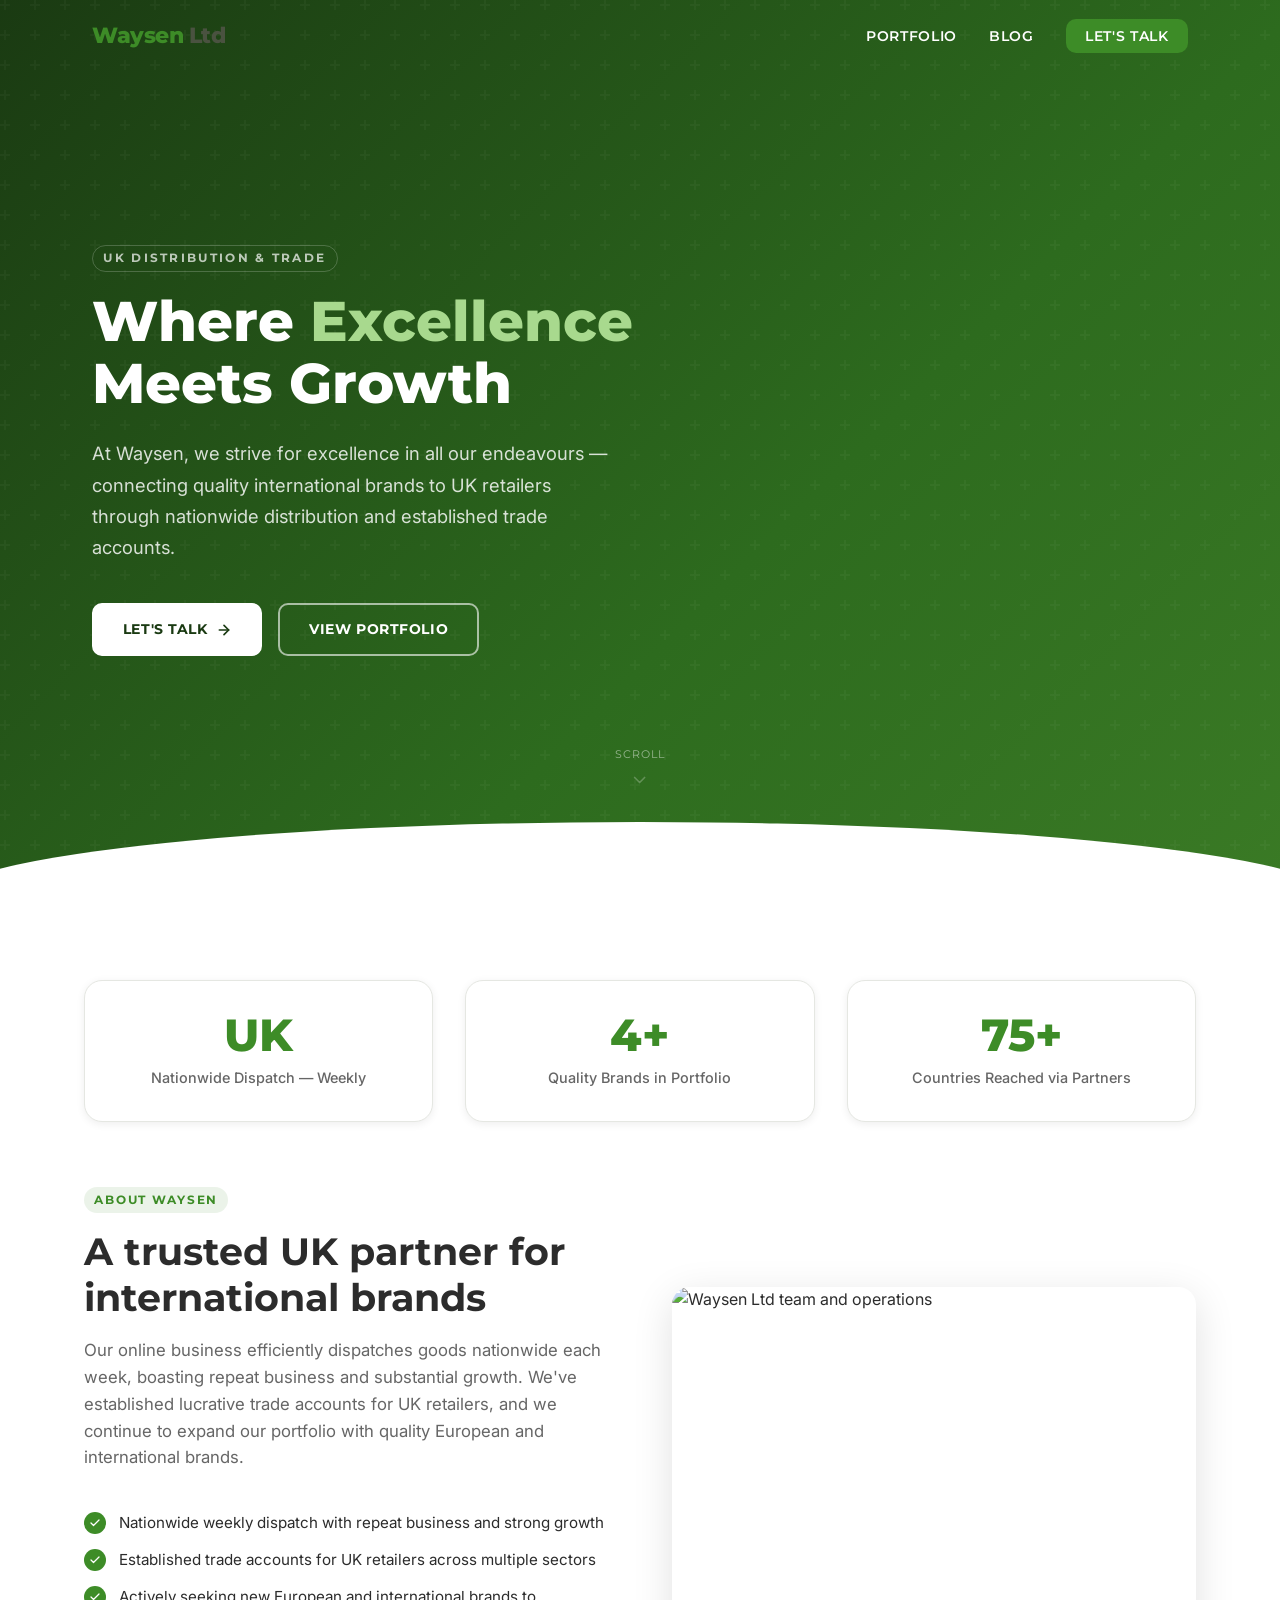
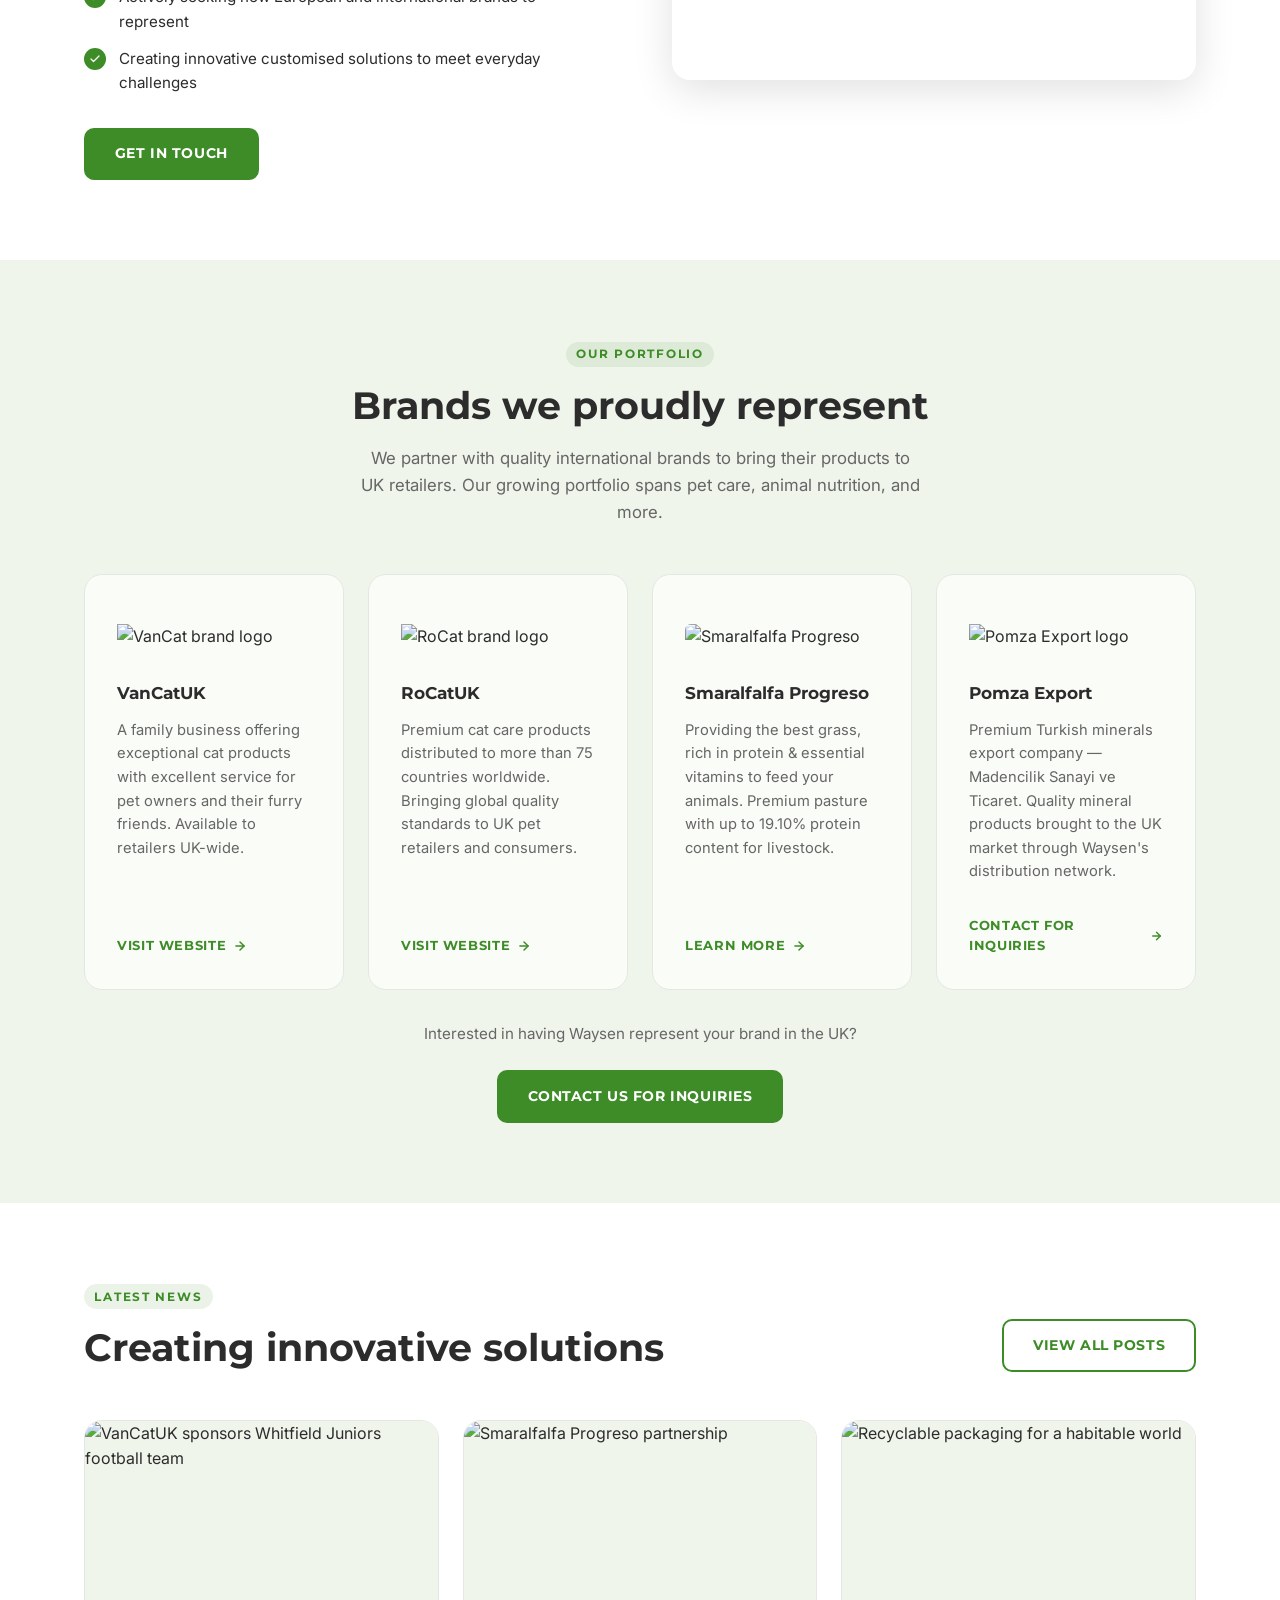
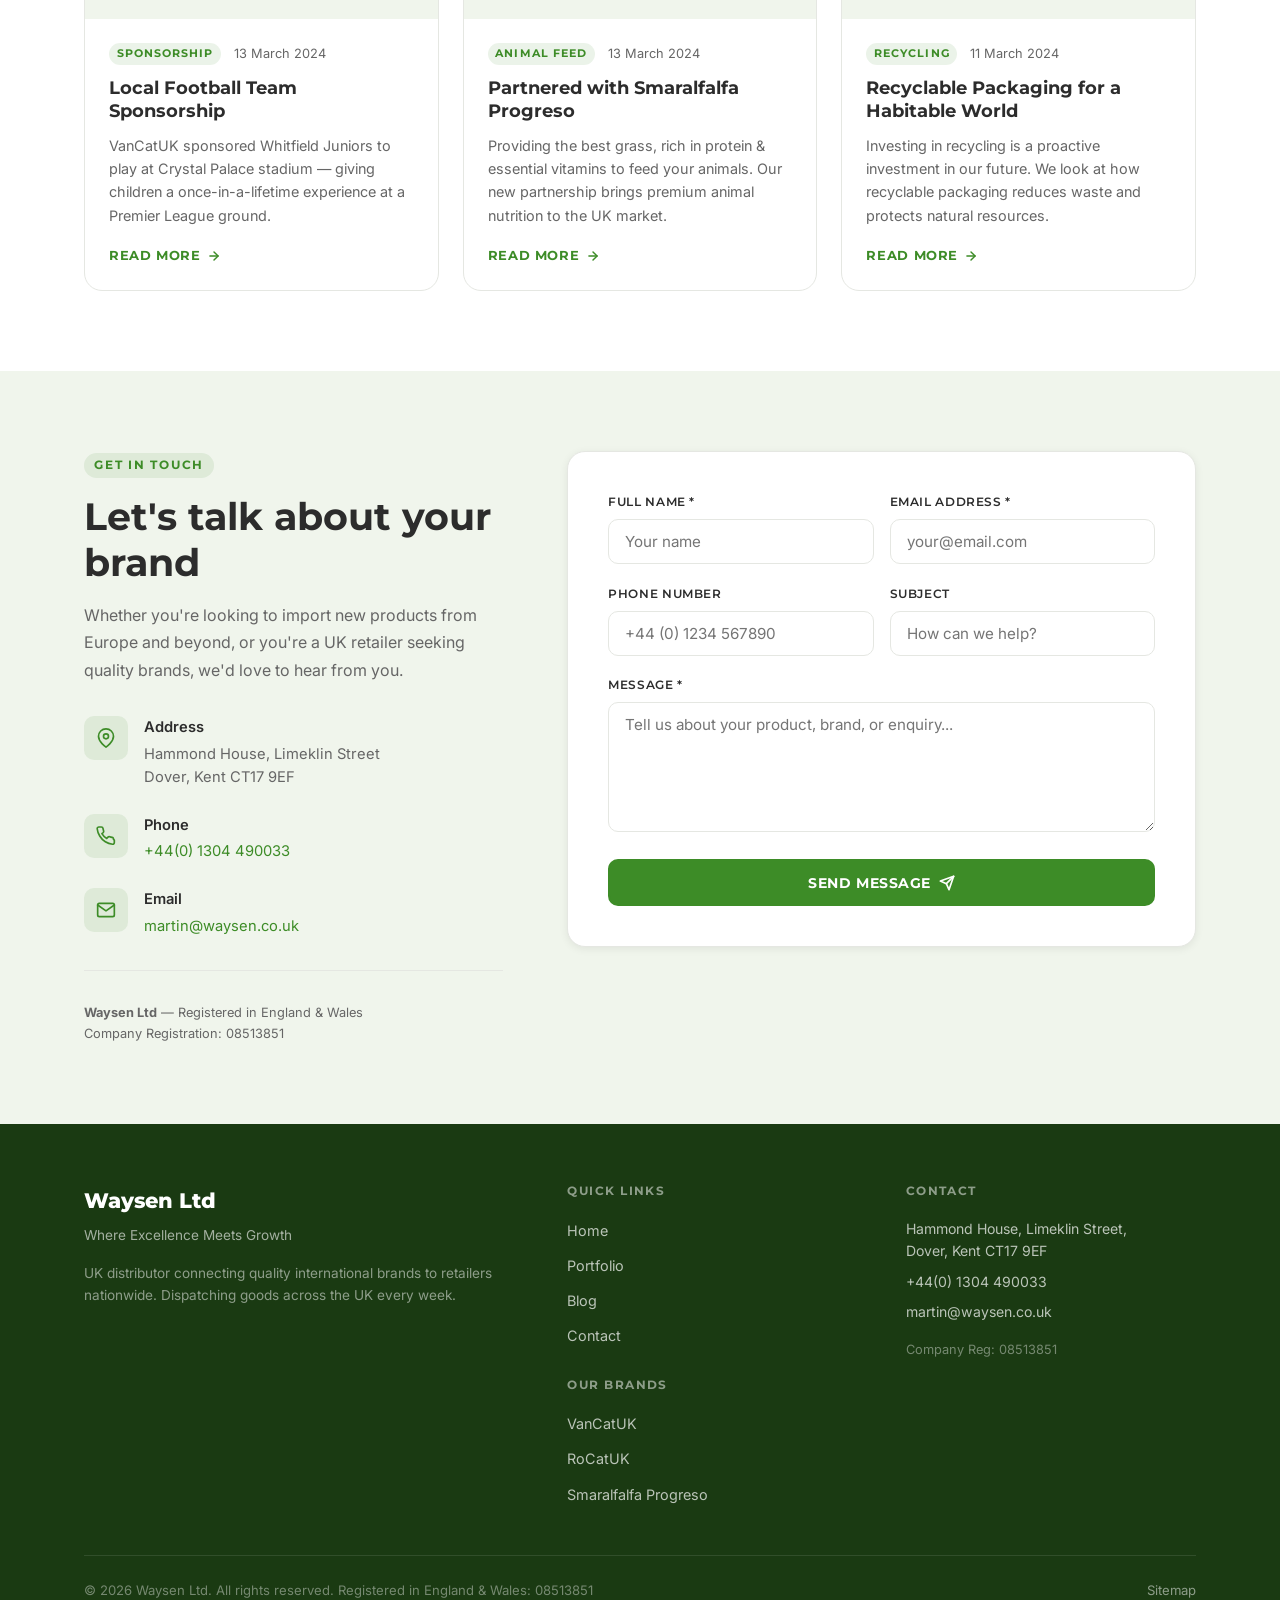
==== site/index.html @ 123965cc "Initial commit — Waysen Ltd static site rebuild Full static HTML/CSS/JS site replacing WordPress. In" ====
<!DOCTYPE html>
<html lang="en">
<head>
  <meta charset="UTF-8">
  <meta name="viewport" content="width=device-width, initial-scale=1.0">
  <title>Waysen Ltd — Where Excellence Meets Growth</title>
  <meta name="description" content="Waysen Ltd is a UK distributor connecting quality international brands to retailers nationwide. Based in Dover, Kent. Dispatching goods across the UK weekly.">
  <meta name="keywords" content="UK distributor, product distribution UK, import products UK, UK retail trade accounts, pet product distributor UK">
  <meta property="og:title" content="Waysen Ltd — Where Excellence Meets Growth">
  <meta property="og:description" content="UK distributor connecting quality international brands to retailers nationwide.">
  <meta property="og:type" content="website">
  <meta property="og:url" content="https://waysen.co.uk/">
  <meta property="og:image" content="https://waysen.co.uk/wp-content/uploads/2024/03/waysen-logo.png">
  <link rel="canonical" href="https://waysen.co.uk/">
  <link rel="preconnect" href="https://fonts.googleapis.com">
  <link rel="preconnect" href="https://fonts.gstatic.com" crossorigin>
  <link href="https://fonts.googleapis.com/css2?family=Montserrat:wght@400;600;700;800;900&family=Inter:wght@400;500;600&display=swap" rel="stylesheet">
  <link rel="stylesheet" href="css/style.css">
  <script type="application/ld+json">
  {
    "@context": "https://schema.org",
    "@type": "Organization",
    "name": "Waysen Ltd",
    "url": "https://waysen.co.uk",
    "logo": "https://waysen.co.uk/wp-content/uploads/2024/03/waysen-logo.png",
    "address": {
      "@type": "PostalAddress",
      "streetAddress": "Hammond House, Limeklin Street",
      "addressLocality": "Dover",
      "addressRegion": "Kent",
      "postalCode": "CT17 9EF",
      "addressCountry": "GB"
    },
    "telephone": "+441304490033",
    "email": "martin@waysen.co.uk",
    "description": "UK distributor connecting quality international brands to retailers nationwide."
  }
  </script>
</head>
<body>

  <!-- ===== NAVIGATION ===== -->
  <nav class="nav" role="navigation" aria-label="Main navigation">
    <div class="nav__inner">
      <a href="/" class="nav__logo" aria-label="Waysen Ltd — Home">
        <img src="https://waysen.co.uk/wp-content/uploads/2024/03/waysen-logo.png"
             alt="Waysen Ltd"
             width="120" height="38"
             id="nav-logo"
             onerror="this.style.display='none'; document.getElementById('nav-logo-text').style.display='block'">
        <span class="nav__logo-text" id="nav-logo-text" style="display:none;">Waysen <span>Ltd</span></span>
      </a>
      <ul class="nav__links">
        <li><a href="#portfolio">Portfolio</a></li>
        <li><a href="blog/">Blog</a></li>
        <li><a href="#contact" class="nav__cta">Let's Talk</a></li>
      </ul>
      <button class="nav__hamburger" aria-label="Toggle menu" aria-expanded="false">
        <span></span><span></span><span></span>
      </button>
    </div>
    <ul class="nav__mobile">
      <li><a href="#portfolio">Portfolio</a></li>
      <li><a href="blog/">Blog</a></li>
      <li><a href="#contact">Let's Talk</a></li>
    </ul>
  </nav>

  <!-- ===== HERO ===== -->
  <section class="hero" aria-label="Hero">
    <div class="hero__inner">
      <span class="hero__eyebrow">UK Distribution &amp; Trade</span>
      <h1 class="hero__headline">
        Where <em>Excellence</em><br>Meets Growth
      </h1>
      <p class="hero__sub">
        At Waysen, we strive for excellence in all our endeavours — connecting quality international brands to UK retailers through nationwide distribution and established trade accounts.
      </p>
      <div class="hero__actions">
        <a href="#contact" class="btn btn--white">
          Let's Talk
          <svg viewBox="0 0 24 24" fill="none" stroke="currentColor" stroke-width="2.5" stroke-linecap="round" stroke-linejoin="round" aria-hidden="true"><line x1="5" y1="12" x2="19" y2="12"/><polyline points="12 5 19 12 12 19"/></svg>
        </a>
        <a href="#portfolio" class="btn btn--outline-white">View Portfolio</a>
      </div>
    </div>
    <div class="hero__scroll" aria-hidden="true">
      <span>Scroll</span>
      <svg viewBox="0 0 24 24" fill="none" stroke="currentColor" stroke-width="2" stroke-linecap="round" stroke-linejoin="round"><polyline points="6 9 12 15 18 9"/></svg>
    </div>
  </section>

  <!-- ===== ABOUT ===== -->
  <section class="section" id="about" aria-label="About Waysen">
    <div class="container">

      <!-- Stats row -->
      <div class="stats" style="margin-bottom: 4rem;">
        <div class="stat fade-up">
          <div class="stat__number">UK</div>
          <div class="stat__label">Nationwide Dispatch — Weekly</div>
        </div>
        <div class="stat fade-up">
          <div class="stat__number">4+</div>
          <div class="stat__label">Quality Brands in Portfolio</div>
        </div>
        <div class="stat fade-up">
          <div class="stat__number">75+</div>
          <div class="stat__label">Countries Reached via Partners</div>
        </div>
      </div>

      <!-- About grid -->
      <div class="about__grid">
        <div class="fade-up">
          <span class="section__label">About Waysen</span>
          <h2 class="section__heading">A trusted UK partner for international brands</h2>
          <p class="section__sub">
            Our online business efficiently dispatches goods nationwide each week, boasting repeat business and substantial growth. We've established lucrative trade accounts for UK retailers, and we continue to expand our portfolio with quality European and international brands.
          </p>
          <div class="about__points">
            <div class="about__point">
              <div class="about__point-icon">
                <svg viewBox="0 0 24 24" fill="none" stroke-linecap="round" stroke-linejoin="round" aria-hidden="true"><polyline points="20 6 9 17 4 12"/></svg>
              </div>
              <span>Nationwide weekly dispatch with repeat business and strong growth</span>
            </div>
            <div class="about__point">
              <div class="about__point-icon">
                <svg viewBox="0 0 24 24" fill="none" stroke-linecap="round" stroke-linejoin="round" aria-hidden="true"><polyline points="20 6 9 17 4 12"/></svg>
              </div>
              <span>Established trade accounts for UK retailers across multiple sectors</span>
            </div>
            <div class="about__point">
              <div class="about__point-icon">
                <svg viewBox="0 0 24 24" fill="none" stroke-linecap="round" stroke-linejoin="round" aria-hidden="true"><polyline points="20 6 9 17 4 12"/></svg>
              </div>
              <span>Actively seeking new European and international brands to represent</span>
            </div>
            <div class="about__point">
              <div class="about__point-icon">
                <svg viewBox="0 0 24 24" fill="none" stroke-linecap="round" stroke-linejoin="round" aria-hidden="true"><polyline points="20 6 9 17 4 12"/></svg>
              </div>
              <span>Creating innovative customised solutions to meet everyday challenges</span>
            </div>
          </div>
          <div class="mt-3">
            <a href="#contact" class="btn btn--primary">Get in Touch</a>
          </div>
        </div>

        <div class="about__img fade-up">
          <img src="https://waysen.co.uk/wp-content/uploads/2024/03/pexels-photo-1056251-2048x1365-1-uai-1365x1365.jpg"
               alt="Waysen Ltd team and operations"
               loading="lazy"
               width="600" height="450">
        </div>
      </div>

    </div>
  </section>

  <!-- ===== PORTFOLIO ===== -->
  <section class="section section--light" id="portfolio" aria-label="Brand Portfolio">
    <div class="container">
      <div class="text-center" style="margin-bottom: 3rem;">
        <span class="section__label">Our Portfolio</span>
        <h2 class="section__heading">Brands we proudly represent</h2>
        <p class="section__sub" style="margin: 0 auto;">
          We partner with quality international brands to bring their products to UK retailers. Our growing portfolio spans pet care, animal nutrition, and more.
        </p>
      </div>

      <div class="portfolio__grid">

        <!-- VanCat -->
        <article class="brand-card fade-up">
          <div class="brand-card__logo">
            <img src="https://waysen.co.uk/wp-content/uploads/2024/03/vancat.png"
                 alt="VanCat brand logo"
                 loading="lazy" height="52">
          </div>
          <h3 class="brand-card__name">VanCatUK</h3>
          <p class="brand-card__desc">
            A family business offering exceptional cat products with excellent service for pet owners and their furry friends. Available to retailers UK-wide.
          </p>
          <a href="https://www.vancatuk.com/" class="brand-card__link" target="_blank" rel="noopener noreferrer">
            Visit website
            <svg viewBox="0 0 24 24" fill="none" stroke-linecap="round" stroke-linejoin="round" aria-hidden="true"><line x1="5" y1="12" x2="19" y2="12"/><polyline points="12 5 19 12 12 19"/></svg>
          </a>
        </article>

        <!-- RoCat -->
        <article class="brand-card fade-up">
          <div class="brand-card__logo">
            <img src="https://waysen.co.uk/wp-content/uploads/2024/03/rocat.png"
                 alt="RoCat brand logo"
                 loading="lazy" height="52">
          </div>
          <h3 class="brand-card__name">RoCatUK</h3>
          <p class="brand-card__desc">
            Premium cat care products distributed to more than 75 countries worldwide. Bringing global quality standards to UK pet retailers and consumers.
          </p>
          <a href="https://rocatuk.com/" class="brand-card__link" target="_blank" rel="noopener noreferrer">
            Visit website
            <svg viewBox="0 0 24 24" fill="none" stroke-linecap="round" stroke-linejoin="round" aria-hidden="true"><line x1="5" y1="12" x2="19" y2="12"/><polyline points="12 5 19 12 12 19"/></svg>
          </a>
        </article>

        <!-- Smaralfalfa -->
        <article class="brand-card fade-up">
          <div class="brand-card__logo">
            <img src="https://waysen.co.uk/wp-content/uploads/2024/03/smaralfaprogreso-11-176819_833x675-uai-833x555.jpg"
                 alt="Smaralfalfa Progreso"
                 loading="lazy" height="52" style="max-height:52px; object-fit:contain; border-radius:6px;">
          </div>
          <h3 class="brand-card__name">Smaralfalfa Progreso</h3>
          <p class="brand-card__desc">
            Providing the best grass, rich in protein &amp; essential vitamins to feed your animals. Premium pasture with up to 19.10% protein content for livestock.
          </p>
          <a href="blog/smaralfalfa-progreso.html" class="brand-card__link">
            Learn more
            <svg viewBox="0 0 24 24" fill="none" stroke-linecap="round" stroke-linejoin="round" aria-hidden="true"><line x1="5" y1="12" x2="19" y2="12"/><polyline points="12 5 19 12 12 19"/></svg>
          </a>
        </article>

        <!-- Pomza Export -->
        <article class="brand-card fade-up">
          <div class="brand-card__logo">
            <img src="https://waysen.co.uk/wp-content/uploads/2025/02/ponza.png"
                 alt="Pomza Export logo"
                 loading="lazy" height="52">
          </div>
          <h3 class="brand-card__name">Pomza Export</h3>
          <p class="brand-card__desc">
            Premium Turkish minerals export company — Madencilik Sanayi ve Ticaret. Quality mineral products brought to the UK market through Waysen's distribution network.
          </p>
          <a href="#contact" class="brand-card__link">
            Contact for inquiries
            <svg viewBox="0 0 24 24" fill="none" stroke-linecap="round" stroke-linejoin="round" aria-hidden="true"><line x1="5" y1="12" x2="19" y2="12"/><polyline points="12 5 19 12 12 19"/></svg>
          </a>
        </article>

      </div>

      <div class="text-center mt-3">
        <p style="color: var(--muted); font-size: 0.95rem; margin-bottom: 1.5rem;">
          Interested in having Waysen represent your brand in the UK?
        </p>
        <a href="#contact" class="btn btn--primary">Contact us for inquiries</a>
      </div>
    </div>
  </section>

  <!-- ===== BLOG ===== -->
  <section class="section" id="blog" aria-label="Latest News">
    <div class="container">
      <div style="display:flex; justify-content:space-between; align-items:flex-end; margin-bottom:3rem; flex-wrap:wrap; gap:1rem;">
        <div>
          <span class="section__label">Latest News</span>
          <h2 class="section__heading" style="margin-bottom:0;">
            Creating innovative solutions
          </h2>
        </div>
        <a href="blog/" class="btn btn--outline">View all posts</a>
      </div>

      <div class="blog__grid">

        <!-- Post 1: Football -->
        <article class="blog-card fade-up">
          <div class="blog-card__img">
            <img src="https://waysen.co.uk/wp-content/uploads/2024/03/vc-football-uai-951x634.jpg"
                 alt="VanCatUK sponsors Whitfield Juniors football team"
                 loading="lazy" width="600" height="338">
          </div>
          <div class="blog-card__body">
            <div class="blog-card__meta">
              <span class="blog-card__cat">Sponsorship</span>
              <span class="blog-card__date">13 March 2024</span>
            </div>
            <h3 class="blog-card__title">Local Football Team Sponsorship</h3>
            <p class="blog-card__excerpt">
              VanCatUK sponsored Whitfield Juniors to play at Crystal Palace stadium — giving children a once-in-a-lifetime experience at a Premier League ground.
            </p>
            <a href="blog/local-football-team-sponsorship.html" class="blog-card__read">
              Read more
              <svg viewBox="0 0 24 24" fill="none" stroke-linecap="round" stroke-linejoin="round" aria-hidden="true"><line x1="5" y1="12" x2="19" y2="12"/><polyline points="12 5 19 12 12 19"/></svg>
            </a>
          </div>
        </article>

        <!-- Post 2: Smaralfalfa -->
        <article class="blog-card fade-up">
          <div class="blog-card__img">
            <img src="https://waysen.co.uk/wp-content/uploads/2024/03/smaralfaprogreso-11-176819_833x675-uai-833x555.jpg"
                 alt="Smaralfalfa Progreso partnership"
                 loading="lazy" width="600" height="338">
          </div>
          <div class="blog-card__body">
            <div class="blog-card__meta">
              <span class="blog-card__cat">Animal Feed</span>
              <span class="blog-card__date">13 March 2024</span>
            </div>
            <h3 class="blog-card__title">Partnered with Smaralfalfa Progreso</h3>
            <p class="blog-card__excerpt">
              Providing the best grass, rich in protein &amp; essential vitamins to feed your animals. Our new partnership brings premium animal nutrition to the UK market.
            </p>
            <a href="blog/smaralfalfa-progreso.html" class="blog-card__read">
              Read more
              <svg viewBox="0 0 24 24" fill="none" stroke-linecap="round" stroke-linejoin="round" aria-hidden="true"><line x1="5" y1="12" x2="19" y2="12"/><polyline points="12 5 19 12 12 19"/></svg>
            </a>
          </div>
        </article>

        <!-- Post 3: Recycling -->
        <article class="blog-card fade-up">
          <div class="blog-card__img">
            <img src="https://waysen.co.uk/wp-content/uploads/2024/03/packaging-recycling-uai-2000x1333.jpg"
                 alt="Recyclable packaging for a habitable world"
                 loading="lazy" width="600" height="338">
          </div>
          <div class="blog-card__body">
            <div class="blog-card__meta">
              <span class="blog-card__cat">Recycling</span>
              <span class="blog-card__date">11 March 2024</span>
            </div>
            <h3 class="blog-card__title">Recyclable Packaging for a Habitable World</h3>
            <p class="blog-card__excerpt">
              Investing in recycling is a proactive investment in our future. We look at how recyclable packaging reduces waste and protects natural resources.
            </p>
            <a href="blog/recyclable-packaging.html" class="blog-card__read">
              Read more
              <svg viewBox="0 0 24 24" fill="none" stroke-linecap="round" stroke-linejoin="round" aria-hidden="true"><line x1="5" y1="12" x2="19" y2="12"/><polyline points="12 5 19 12 12 19"/></svg>
            </a>
          </div>
        </article>

      </div>
    </div>
  </section>

  <!-- ===== CONTACT ===== -->
  <section class="section section--light" id="contact" aria-label="Contact Waysen">
    <div class="container">
      <div class="contact__grid">

        <!-- Info panel -->
        <div>
          <span class="section__label">Get in Touch</span>
          <h2 class="section__heading">Let's talk about your brand</h2>
          <p style="color: var(--muted); margin-bottom: 2rem; line-height: 1.7;">
            Whether you're looking to import new products from Europe and beyond, or you're a UK retailer seeking quality brands, we'd love to hear from you.
          </p>

          <div class="contact__detail">
            <div class="contact__detail-icon">
              <svg viewBox="0 0 24 24" fill="none" stroke-linecap="round" stroke-linejoin="round" aria-hidden="true"><path d="M21 10c0 7-9 13-9 13s-9-6-9-13a9 9 0 0 1 18 0z"/><circle cx="12" cy="10" r="3"/></svg>
            </div>
            <div class="contact__detail-text">
              <strong>Address</strong>
              Hammond House, Limeklin Street<br>Dover, Kent CT17 9EF
            </div>
          </div>

          <div class="contact__detail">
            <div class="contact__detail-icon">
              <svg viewBox="0 0 24 24" fill="none" stroke-linecap="round" stroke-linejoin="round" aria-hidden="true"><path d="M22 16.92v3a2 2 0 0 1-2.18 2 19.79 19.79 0 0 1-8.63-3.07A19.5 19.5 0 0 1 4.49 12a19.79 19.79 0 0 1-3.07-8.67A2 2 0 0 1 3.4 1.2h3a2 2 0 0 1 2 1.72c.127.96.361 1.903.7 2.81a2 2 0 0 1-.45 2.11L7.09 9.11a16 16 0 0 0 5.8 5.8l1.48-1.48a2 2 0 0 1 2.11-.45c.907.339 1.85.573 2.81.7A2 2 0 0 1 21 16z"/></svg>
            </div>
            <div class="contact__detail-text">
              <strong>Phone</strong>
              <a href="tel:+441304490033">+44(0) 1304 490033</a>
            </div>
          </div>

          <div class="contact__detail">
            <div class="contact__detail-icon">
              <svg viewBox="0 0 24 24" fill="none" stroke-linecap="round" stroke-linejoin="round" aria-hidden="true"><path d="M4 4h16c1.1 0 2 .9 2 2v12c0 1.1-.9 2-2 2H4c-1.1 0-2-.9-2-2V6c0-1.1.9-2 2-2z"/><polyline points="22,6 12,13 2,6"/></svg>
            </div>
            <div class="contact__detail-text">
              <strong>Email</strong>
              <a href="mailto:martin@waysen.co.uk">martin@waysen.co.uk</a>
            </div>
          </div>

          <div class="contact__reg">
            <strong>Waysen Ltd</strong> — Registered in England &amp; Wales<br>
            Company Registration: 08513851
          </div>
        </div>

        <!-- Form -->
        <div>
          <form class="form" id="contact-form" action="php/contact.php" method="POST" novalidate>
            <div class="form__row">
              <div class="form__group">
                <label for="name">Full Name *</label>
                <input type="text" id="name" name="name" required placeholder="Your name" autocomplete="name">
              </div>
              <div class="form__group">
                <label for="email">Email Address *</label>
                <input type="email" id="email" name="email" required placeholder="your@email.com" autocomplete="email">
              </div>
            </div>
            <div class="form__row">
              <div class="form__group">
                <label for="phone">Phone Number</label>
                <input type="tel" id="phone" name="phone" placeholder="+44 (0) 1234 567890" autocomplete="tel">
              </div>
              <div class="form__group">
                <label for="subject">Subject</label>
                <input type="text" id="subject" name="subject" placeholder="How can we help?">
              </div>
            </div>
            <div class="form__group">
              <label for="message">Message *</label>
              <textarea id="message" name="message" required placeholder="Tell us about your product, brand, or enquiry..."></textarea>
            </div>
            <button type="submit" class="btn btn--primary" style="width:100%; justify-content:center;">
              Send Message
              <svg viewBox="0 0 24 24" fill="none" stroke="currentColor" stroke-width="2.5" stroke-linecap="round" stroke-linejoin="round" aria-hidden="true"><line x1="22" y1="2" x2="11" y2="13"/><polygon points="22 2 15 22 11 13 2 9 22 2"/></svg>
            </button>
            <div class="form__message form__message--success" id="form-success">
              ✓ Thank you for your message! We'll be in touch shortly.
            </div>
            <div class="form__message form__message--error" id="form-error">
              Something went wrong. Please try again or email martin@waysen.co.uk directly.
            </div>
          </form>
        </div>

      </div>
    </div>
  </section>

  <!-- ===== FOOTER ===== -->
  <footer class="footer" role="contentinfo">
    <div class="container">
      <div class="footer__grid">

        <div class="footer__brand">
          <img src="https://waysen.co.uk/wp-content/uploads/2024/03/waysen-logo.png"
               alt="Waysen Ltd"
               width="110" height="35"
               onerror="this.style.display='none'; document.getElementById('footer-brand-name').style.display='block'">
          <div class="footer__brand-name" id="footer-brand-name" style="display:none;">Waysen Ltd</div>
          <p class="footer__tagline">Where Excellence Meets Growth</p>
          <p style="font-size:0.85rem; color: rgba(255,255,255,0.5); line-height:1.6;">
            UK distributor connecting quality international brands to retailers nationwide. Dispatching goods across the UK every week.
          </p>
        </div>

        <div>
          <h4 class="footer__heading">Quick Links</h4>
          <ul class="footer__links">
            <li><a href="/">Home</a></li>
            <li><a href="#portfolio">Portfolio</a></li>
            <li><a href="blog/">Blog</a></li>
            <li><a href="#contact">Contact</a></li>
          </ul>
          <h4 class="footer__heading" style="margin-top:1.8rem;">Our Brands</h4>
          <ul class="footer__links">
            <li><a href="https://www.vancatuk.com/" target="_blank" rel="noopener noreferrer">VanCatUK</a></li>
            <li><a href="https://rocatuk.com/" target="_blank" rel="noopener noreferrer">RoCatUK</a></li>
            <li><a href="blog/smaralfalfa-progreso.html">Smaralfalfa Progreso</a></li>
          </ul>
        </div>

        <div>
          <h4 class="footer__heading">Contact</h4>
          <p class="footer__contact-item">
            Hammond House, Limeklin Street,<br>Dover, Kent CT17 9EF
          </p>
          <p class="footer__contact-item">
            <a href="tel:+441304490033">+44(0) 1304 490033</a>
          </p>
          <p class="footer__contact-item">
            <a href="mailto:martin@waysen.co.uk">martin@waysen.co.uk</a>
          </p>
          <p class="footer__contact-item" style="margin-top:1rem; color: rgba(255,255,255,0.4); font-size:0.8rem;">
            Company Reg: 08513851
          </p>
        </div>

      </div>

      <div class="footer__bottom">
        <span>&copy; <span id="year"></span> Waysen Ltd. All rights reserved. Registered in England &amp; Wales: 08513851</span>
        <a href="sitemap.xml">Sitemap</a>
      </div>
    </div>
  </footer>

  <script src="js/main.js"></script>
  <script>document.getElementById('year').textContent = new Date().getFullYear();</script>
</body>
</html>
---- site/css/style.css ----
/* =====================================================
   WAYSEN LTD — Global Stylesheet
   Stack: Pure CSS, Mobile-First, No Dependencies
   ===================================================== */

/* ---------- RESET & BASE ---------- */
*, *::before, *::after {
  box-sizing: border-box;
  margin: 0;
  padding: 0;
}

:root {
  --green:        #3D8C27;
  --green-dark:   #1A3A12;
  --green-mid:    #2d6b1e;
  --olive:        #4A5240;
  --green-light:  #F0F5EC;
  --white:        #FFFFFF;
  --text:         #2C2C2C;
  --muted:        #666666;
  --border:       #E5E7E2;
  --card-bg:      #FAFCF8;

  --font-head:    'Montserrat', sans-serif;
  --font-body:    'Inter', sans-serif;

  --radius:       10px;
  --radius-lg:    18px;
  --shadow-sm:    0 2px 8px rgba(0,0,0,0.07);
  --shadow-md:    0 4px 20px rgba(0,0,0,0.10);
  --shadow-lg:    0 10px 40px rgba(0,0,0,0.12);
  --transition:   0.28s cubic-bezier(0.4, 0, 0.2, 1);
}

html {
  scroll-behavior: smooth;
  font-size: 16px;
}

body {
  font-family: var(--font-body);
  color: var(--text);
  background: var(--white);
  line-height: 1.6;
  -webkit-font-smoothing: antialiased;
}

img {
  max-width: 100%;
  height: auto;
  display: block;
}

a {
  color: var(--green);
  text-decoration: none;
  transition: color var(--transition);
}

a:hover { color: var(--green-dark); }

ul { list-style: none; }

/* ---------- TYPOGRAPHY ---------- */
h1, h2, h3, h4, h5 {
  font-family: var(--font-head);
  line-height: 1.2;
  color: var(--text);
  font-weight: 700;
}

h1 { font-size: clamp(2rem, 5vw, 3.5rem); }
h2 { font-size: clamp(1.6rem, 3.5vw, 2.4rem); }
h3 { font-size: clamp(1.1rem, 2vw, 1.4rem); }
h4 { font-size: 1.1rem; }

p { margin-bottom: 1rem; }
p:last-child { margin-bottom: 0; }

/* ---------- LAYOUT ---------- */
.container {
  max-width: 1160px;
  margin: 0 auto;
  padding: 0 1.5rem;
}

.section {
  padding: 80px 0;
}

.section--light { background: var(--green-light); }
.section--dark  { background: var(--green-dark); color: var(--white); }

.section__label {
  display: inline-block;
  font-family: var(--font-head);
  font-size: 0.72rem;
  font-weight: 700;
  letter-spacing: 0.15em;
  text-transform: uppercase;
  color: var(--green);
  background: rgba(61,140,39,0.1);
  padding: 0.3em 0.9em;
  border-radius: 50px;
  margin-bottom: 1rem;
}

.section--dark .section__label {
  color: #a8d98e;
  background: rgba(255,255,255,0.12);
}

.section__heading {
  margin-bottom: 1rem;
}

.section__sub {
  color: var(--muted);
  font-size: 1.05rem;
  max-width: 560px;
  margin-bottom: 2.5rem;
}

.section--dark .section__sub { color: rgba(255,255,255,0.75); }

/* ---------- BUTTONS ---------- */
.btn {
  display: inline-flex;
  align-items: center;
  gap: 0.5rem;
  font-family: var(--font-head);
  font-size: 0.9rem;
  font-weight: 700;
  letter-spacing: 0.04em;
  text-transform: uppercase;
  padding: 0.8rem 1.8rem;
  border-radius: var(--radius);
  border: 2px solid transparent;
  cursor: pointer;
  transition: all var(--transition);
  white-space: nowrap;
  text-decoration: none;
}

.btn--primary {
  background: var(--green);
  color: var(--white);
  border-color: var(--green);
}
.btn--primary:hover {
  background: var(--green-dark);
  border-color: var(--green-dark);
  color: var(--white);
  transform: translateY(-2px);
  box-shadow: 0 6px 20px rgba(61,140,39,0.35);
}

.btn--outline {
  background: transparent;
  color: var(--green);
  border-color: var(--green);
}
.btn--outline:hover {
  background: var(--green);
  color: var(--white);
  transform: translateY(-2px);
}

.btn--white {
  background: var(--white);
  color: var(--green-dark);
  border-color: var(--white);
}
.btn--white:hover {
  background: var(--green-light);
  transform: translateY(-2px);
}

.btn--outline-white {
  background: transparent;
  color: var(--white);
  border-color: rgba(255,255,255,0.6);
}
.btn--outline-white:hover {
  background: rgba(255,255,255,0.12);
  border-color: var(--white);
  color: var(--white);
}

.btn svg {
  width: 16px;
  height: 16px;
  flex-shrink: 0;
}

/* ---------- NAVIGATION ---------- */
.nav {
  position: fixed;
  top: 0; left: 0; right: 0;
  z-index: 1000;
  padding: 0;
  transition: background var(--transition), box-shadow var(--transition), padding var(--transition);
}

.nav.scrolled {
  background: rgba(255,255,255,0.97);
  backdrop-filter: blur(12px);
  -webkit-backdrop-filter: blur(12px);
  box-shadow: 0 2px 20px rgba(0,0,0,0.08);
}

.nav__inner {
  display: flex;
  align-items: center;
  justify-content: space-between;
  height: 72px;
  padding: 0 2rem;
  max-width: 1160px;
  margin: 0 auto;
}

.nav__logo img {
  height: 38px;
  width: auto;
}

.nav__logo-text {
  font-family: var(--font-head);
  font-weight: 800;
  font-size: 1.4rem;
  color: var(--green);
  letter-spacing: -0.02em;
}

.nav__logo-text span { color: var(--olive); }

.nav__links {
  display: flex;
  align-items: center;
  gap: 2rem;
}

.nav__links a {
  font-family: var(--font-head);
  font-size: 0.85rem;
  font-weight: 600;
  letter-spacing: 0.05em;
  text-transform: uppercase;
  color: var(--white);
  transition: color var(--transition);
}

.nav.scrolled .nav__links a { color: var(--text); }
.nav__links a:hover, .nav.scrolled .nav__links a:hover { color: var(--green); }

.nav__cta {
  font-family: var(--font-head);
  font-size: 0.8rem;
  font-weight: 700;
  letter-spacing: 0.05em;
  text-transform: uppercase;
  background: var(--green);
  color: var(--white) !important;
  padding: 0.55rem 1.2rem;
  border-radius: var(--radius);
  transition: background var(--transition), transform var(--transition) !important;
}
.nav__cta:hover {
  background: var(--green-dark) !important;
  transform: translateY(-1px);
  color: var(--white) !important;
}

.nav__hamburger {
  display: none;
  flex-direction: column;
  gap: 5px;
  cursor: pointer;
  padding: 4px;
  background: none;
  border: none;
}

.nav__hamburger span {
  display: block;
  width: 24px;
  height: 2px;
  background: var(--white);
  border-radius: 2px;
  transition: all var(--transition);
}

.nav.scrolled .nav__hamburger span { background: var(--text); }

.nav__hamburger.open span:nth-child(1) { transform: translateY(7px) rotate(45deg); }
.nav__hamburger.open span:nth-child(2) { opacity: 0; }
.nav__hamburger.open span:nth-child(3) { transform: translateY(-7px) rotate(-45deg); }

.nav__mobile {
  display: none;
  flex-direction: column;
  background: var(--white);
  border-top: 1px solid var(--border);
  padding: 1.5rem 2rem;
  gap: 1.2rem;
}

.nav__mobile a {
  font-family: var(--font-head);
  font-size: 0.9rem;
  font-weight: 600;
  text-transform: uppercase;
  letter-spacing: 0.05em;
  color: var(--text);
}
.nav__mobile a:hover { color: var(--green); }

.nav__mobile.open { display: flex; }

/* ---------- HERO ---------- */
.hero {
  min-height: 100vh;
  background: linear-gradient(135deg, var(--green-dark) 0%, var(--green-mid) 60%, #3a7a25 100%);
  display: flex;
  align-items: center;
  position: relative;
  overflow: hidden;
}

.hero::before {
  content: '';
  position: absolute;
  inset: 0;
  background: url("data:image/svg+xml,%3Csvg width='60' height='60' viewBox='0 0 60 60' xmlns='http://www.w3.org/2000/svg'%3E%3Cg fill='none' fill-rule='evenodd'%3E%3Cg fill='%23ffffff' fill-opacity='0.03'%3E%3Cpath d='M36 34v-4h-2v4h-4v2h4v4h2v-4h4v-2h-4zm0-30V0h-2v4h-4v2h4v4h2V6h4V4h-4zM6 34v-4H4v4H0v2h4v4h2v-4h4v-2H6zM6 4V0H4v4H0v2h4v4h2V6h4V4H6z'/%3E%3C/g%3E%3C/g%3E%3C/svg%3E");
}

.hero::after {
  content: '';
  position: absolute;
  bottom: -2px; left: 0; right: 0;
  height: 80px;
  background: var(--white);
  clip-path: ellipse(55% 100% at 50% 100%);
}

.hero__inner {
  position: relative;
  z-index: 1;
  padding: 120px 2rem 120px;
  max-width: 1160px;
  margin: 0 auto;
  width: 100%;
}

.hero__eyebrow {
  display: inline-block;
  font-family: var(--font-head);
  font-size: 0.72rem;
  font-weight: 700;
  letter-spacing: 0.2em;
  text-transform: uppercase;
  color: rgba(255,255,255,0.7);
  margin-bottom: 1.2rem;
  border: 1px solid rgba(255,255,255,0.2);
  padding: 0.3em 0.9em;
  border-radius: 50px;
}

.hero__headline {
  font-family: var(--font-head);
  font-weight: 800;
  color: var(--white);
  line-height: 1.1;
  margin-bottom: 1.5rem;
  max-width: 700px;
}

.hero__headline em {
  font-style: normal;
  color: #a8d98e;
}

.hero__sub {
  font-size: 1.15rem;
  color: rgba(255,255,255,0.82);
  max-width: 520px;
  margin-bottom: 2.5rem;
  line-height: 1.7;
}

.hero__actions {
  display: flex;
  gap: 1rem;
  flex-wrap: wrap;
}

.hero__scroll {
  position: absolute;
  bottom: 110px;
  left: 50%;
  transform: translateX(-50%);
  display: flex;
  flex-direction: column;
  align-items: center;
  gap: 0.4rem;
  color: rgba(255,255,255,0.5);
  font-size: 0.7rem;
  font-family: var(--font-head);
  letter-spacing: 0.1em;
  text-transform: uppercase;
  animation: bounce 2s infinite;
}

.hero__scroll svg {
  width: 20px;
  height: 20px;
  opacity: 0.5;
}

@keyframes bounce {
  0%, 100% { transform: translateX(-50%) translateY(0); }
  50% { transform: translateX(-50%) translateY(6px); }
}

/* ---------- ABOUT / STATS ---------- */
.stats {
  display: grid;
  grid-template-columns: repeat(3, 1fr);
  gap: 2rem;
  margin-bottom: 3rem;
}

.stat {
  text-align: center;
  padding: 2rem;
  background: var(--white);
  border-radius: var(--radius-lg);
  box-shadow: var(--shadow-sm);
  border: 1px solid var(--border);
}

.stat__number {
  font-family: var(--font-head);
  font-size: 2.8rem;
  font-weight: 800;
  color: var(--green);
  line-height: 1;
  margin-bottom: 0.5rem;
}

.stat__label {
  font-size: 0.9rem;
  color: var(--muted);
  font-weight: 500;
}

.about__grid {
  display: grid;
  grid-template-columns: 1fr 1fr;
  gap: 4rem;
  align-items: center;
}

.about__img {
  border-radius: var(--radius-lg);
  overflow: hidden;
  box-shadow: var(--shadow-lg);
  aspect-ratio: 4/3;
}

.about__img img {
  width: 100%;
  height: 100%;
  object-fit: cover;
}

.about__points {
  margin-top: 1.5rem;
  display: flex;
  flex-direction: column;
  gap: 0.8rem;
}

.about__point {
  display: flex;
  align-items: flex-start;
  gap: 0.8rem;
  font-size: 0.95rem;
}

.about__point-icon {
  width: 22px;
  height: 22px;
  background: var(--green);
  border-radius: 50%;
  flex-shrink: 0;
  display: flex;
  align-items: center;
  justify-content: center;
  margin-top: 1px;
}

.about__point-icon svg {
  width: 12px;
  height: 12px;
  stroke: white;
  stroke-width: 2.5;
}

/* ---------- PORTFOLIO ---------- */
.portfolio__grid {
  display: grid;
  grid-template-columns: repeat(auto-fit, minmax(260px, 1fr));
  gap: 1.5rem;
}

.brand-card {
  background: var(--card-bg);
  border: 1px solid var(--border);
  border-radius: var(--radius-lg);
  padding: 2rem;
  display: flex;
  flex-direction: column;
  gap: 1rem;
  transition: transform var(--transition), box-shadow var(--transition);
}

.brand-card:hover {
  transform: translateY(-5px);
  box-shadow: var(--shadow-md);
}

.brand-card__logo {
  height: 60px;
  display: flex;
  align-items: center;
}

.brand-card__logo img {
  max-height: 52px;
  max-width: 180px;
  object-fit: contain;
}

.brand-card__name {
  font-family: var(--font-head);
  font-weight: 700;
  font-size: 1.05rem;
  color: var(--text);
}

.brand-card__desc {
  font-size: 0.92rem;
  color: var(--muted);
  line-height: 1.6;
  flex: 1;
}

.brand-card__link {
  display: inline-flex;
  align-items: center;
  gap: 0.4rem;
  font-family: var(--font-head);
  font-size: 0.8rem;
  font-weight: 700;
  letter-spacing: 0.05em;
  text-transform: uppercase;
  color: var(--green);
  transition: gap var(--transition), color var(--transition);
}

.brand-card__link:hover { gap: 0.7rem; color: var(--green-dark); }

.brand-card__link svg {
  width: 14px;
  height: 14px;
  stroke: currentColor;
  stroke-width: 2.5;
}

/* ---------- BLOG ---------- */
.blog__grid {
  display: grid;
  grid-template-columns: repeat(auto-fit, minmax(300px, 1fr));
  gap: 1.5rem;
}

.blog-card {
  background: var(--white);
  border: 1px solid var(--border);
  border-radius: var(--radius-lg);
  overflow: hidden;
  display: flex;
  flex-direction: column;
  transition: transform var(--transition), box-shadow var(--transition);
}

.blog-card:hover {
  transform: translateY(-5px);
  box-shadow: var(--shadow-md);
}

.blog-card__img {
  aspect-ratio: 16/9;
  overflow: hidden;
  background: var(--green-light);
}

.blog-card__img img {
  width: 100%;
  height: 100%;
  object-fit: cover;
  transition: transform 0.5s ease;
}

.blog-card:hover .blog-card__img img { transform: scale(1.05); }

.blog-card__body {
  padding: 1.5rem;
  flex: 1;
  display: flex;
  flex-direction: column;
}

.blog-card__meta {
  display: flex;
  align-items: center;
  gap: 0.8rem;
  margin-bottom: 0.8rem;
}

.blog-card__cat {
  font-family: var(--font-head);
  font-size: 0.68rem;
  font-weight: 700;
  letter-spacing: 0.1em;
  text-transform: uppercase;
  color: var(--green);
  background: rgba(61,140,39,0.1);
  padding: 0.2em 0.7em;
  border-radius: 50px;
}

.blog-card__date {
  font-size: 0.8rem;
  color: var(--muted);
}

.blog-card__title {
  font-family: var(--font-head);
  font-size: 1.1rem;
  font-weight: 700;
  margin-bottom: 0.7rem;
  color: var(--text);
  line-height: 1.3;
}

.blog-card__excerpt {
  font-size: 0.9rem;
  color: var(--muted);
  line-height: 1.6;
  flex: 1;
  margin-bottom: 1.2rem;
}

.blog-card__read {
  display: inline-flex;
  align-items: center;
  gap: 0.4rem;
  font-family: var(--font-head);
  font-size: 0.8rem;
  font-weight: 700;
  letter-spacing: 0.05em;
  text-transform: uppercase;
  color: var(--green);
  transition: gap var(--transition);
}
.blog-card__read:hover { gap: 0.7rem; }
.blog-card__read svg {
  width: 14px;
  height: 14px;
  stroke: currentColor;
  stroke-width: 2.5;
}

/* ---------- CONTACT ---------- */
.contact__grid {
  display: grid;
  grid-template-columns: 1fr 1.5fr;
  gap: 4rem;
  align-items: start;
}

.contact__info h3 {
  margin-bottom: 1.5rem;
}

.contact__detail {
  display: flex;
  align-items: flex-start;
  gap: 1rem;
  margin-bottom: 1.5rem;
}

.contact__detail-icon {
  width: 44px;
  height: 44px;
  background: rgba(61,140,39,0.1);
  border-radius: var(--radius);
  display: flex;
  align-items: center;
  justify-content: center;
  flex-shrink: 0;
}

.contact__detail-icon svg {
  width: 20px;
  height: 20px;
  stroke: var(--green);
  stroke-width: 2;
}

.contact__detail-text {
  font-size: 0.92rem;
  color: var(--muted);
  line-height: 1.6;
}

.contact__detail-text strong {
  display: block;
  color: var(--text);
  font-weight: 600;
  margin-bottom: 0.2rem;
}

.contact__reg {
  margin-top: 2rem;
  padding-top: 2rem;
  border-top: 1px solid var(--border);
  font-size: 0.8rem;
  color: var(--muted);
}

/* ---------- FORM ---------- */
.form {
  background: var(--white);
  border: 1px solid var(--border);
  border-radius: var(--radius-lg);
  padding: 2.5rem;
  box-shadow: var(--shadow-sm);
}

.form__row {
  display: grid;
  grid-template-columns: 1fr 1fr;
  gap: 1rem;
}

.form__group {
  margin-bottom: 1.2rem;
}

.form__group label {
  display: block;
  font-family: var(--font-head);
  font-size: 0.78rem;
  font-weight: 600;
  letter-spacing: 0.05em;
  text-transform: uppercase;
  color: var(--text);
  margin-bottom: 0.45rem;
}

.form__group input,
.form__group textarea,
.form__group select {
  width: 100%;
  padding: 0.75rem 1rem;
  font-family: var(--font-body);
  font-size: 0.95rem;
  color: var(--text);
  background: var(--white);
  border: 1.5px solid var(--border);
  border-radius: var(--radius);
  transition: border-color var(--transition), box-shadow var(--transition);
  outline: none;
  appearance: none;
}

.form__group input:focus,
.form__group textarea:focus,
.form__group select:focus {
  border-color: var(--green);
  box-shadow: 0 0 0 3px rgba(61,140,39,0.12);
}

.form__group textarea {
  resize: vertical;
  min-height: 130px;
}

.form__message {
  display: none;
  padding: 1rem 1.2rem;
  border-radius: var(--radius);
  font-size: 0.9rem;
  font-weight: 500;
  margin-top: 1rem;
}

.form__message--success {
  background: rgba(61,140,39,0.1);
  color: var(--green-dark);
  border: 1px solid rgba(61,140,39,0.3);
}

.form__message--error {
  background: rgba(220,38,38,0.08);
  color: #b91c1c;
  border: 1px solid rgba(220,38,38,0.2);
}

/* ---------- FOOTER ---------- */
.footer {
  background: var(--green-dark);
  color: rgba(255,255,255,0.75);
  padding: 60px 0 32px;
}

.footer__grid {
  display: grid;
  grid-template-columns: 1.5fr 1fr 1fr;
  gap: 3rem;
  margin-bottom: 3rem;
}

.footer__brand img {
  height: 36px;
  width: auto;
  filter: brightness(0) invert(1);
  margin-bottom: 1rem;
}

.footer__brand-name {
  font-family: var(--font-head);
  font-weight: 800;
  font-size: 1.3rem;
  color: var(--white);
  margin-bottom: 0.5rem;
}

.footer__tagline {
  font-size: 0.85rem;
  color: rgba(255,255,255,0.6);
  margin-bottom: 1rem;
}

.footer__heading {
  font-family: var(--font-head);
  font-size: 0.75rem;
  font-weight: 700;
  letter-spacing: 0.12em;
  text-transform: uppercase;
  color: rgba(255,255,255,0.5);
  margin-bottom: 1.2rem;
}

.footer__links {
  display: flex;
  flex-direction: column;
  gap: 0.6rem;
}

.footer__links a {
  font-size: 0.9rem;
  color: rgba(255,255,255,0.7);
  transition: color var(--transition);
}
.footer__links a:hover { color: var(--white); }

.footer__contact-item {
  font-size: 0.88rem;
  color: rgba(255,255,255,0.7);
  margin-bottom: 0.5rem;
  display: flex;
  align-items: flex-start;
  gap: 0.5rem;
}

.footer__contact-item a {
  color: rgba(255,255,255,0.7);
}
.footer__contact-item a:hover { color: #a8d98e; }

.footer__bottom {
  border-top: 1px solid rgba(255,255,255,0.1);
  padding-top: 1.5rem;
  display: flex;
  justify-content: space-between;
  align-items: center;
  font-size: 0.82rem;
  color: rgba(255,255,255,0.4);
  flex-wrap: wrap;
  gap: 0.5rem;
}

.footer__bottom a { color: rgba(255,255,255,0.5); }
.footer__bottom a:hover { color: rgba(255,255,255,0.8); }

/* ---------- BLOG PAGE ---------- */
.page-hero {
  background: linear-gradient(135deg, var(--green-dark) 0%, var(--green-mid) 100%);
  padding: 140px 0 80px;
  text-align: center;
  color: var(--white);
}

.page-hero h1 { color: var(--white); }
.page-hero p { color: rgba(255,255,255,0.8); margin-top: 0.8rem; }

.article__wrap {
  max-width: 780px;
  margin: 0 auto;
  padding: 60px 1.5rem;
}

.article__header {
  margin-bottom: 2.5rem;
}

.article__meta {
  display: flex;
  align-items: center;
  gap: 1rem;
  margin-bottom: 1.5rem;
  flex-wrap: wrap;
}

.article__cat {
  font-family: var(--font-head);
  font-size: 0.7rem;
  font-weight: 700;
  letter-spacing: 0.1em;
  text-transform: uppercase;
  color: var(--green);
  background: rgba(61,140,39,0.1);
  padding: 0.25em 0.8em;
  border-radius: 50px;
}

.article__date, .article__read {
  font-size: 0.85rem;
  color: var(--muted);
}

.article__img {
  border-radius: var(--radius-lg);
  overflow: hidden;
  margin-bottom: 2.5rem;
  aspect-ratio: 16/7;
}

.article__img img {
  width: 100%;
  height: 100%;
  object-fit: cover;
}

.article__body h2 {
  margin: 2rem 0 1rem;
  font-size: 1.5rem;
}

.article__body p {
  font-size: 1rem;
  line-height: 1.75;
  color: #3a3a3a;
}

.article__body ul {
  list-style: disc;
  padding-left: 1.5rem;
  margin-bottom: 1rem;
}

.article__body ul li {
  margin-bottom: 0.5rem;
  line-height: 1.6;
}

.article__back {
  margin-top: 3rem;
  padding-top: 2rem;
  border-top: 1px solid var(--border);
}

.related-posts {
  background: var(--green-light);
  padding: 60px 0;
}

.related__grid {
  display: grid;
  grid-template-columns: repeat(auto-fit, minmax(280px, 1fr));
  gap: 1.5rem;
  margin-top: 2rem;
}

/* ---------- 404 PAGE ---------- */
.page-404 {
  min-height: 100vh;
  display: flex;
  align-items: center;
  justify-content: center;
  text-align: center;
  padding: 2rem;
}

.page-404__number {
  font-family: var(--font-head);
  font-size: clamp(5rem, 20vw, 12rem);
  font-weight: 900;
  color: var(--green-light);
  line-height: 1;
  margin-bottom: -1rem;
}

.page-404 h1 { margin-bottom: 1rem; }

/* ---------- ANIMATIONS ---------- */
.fade-up {
  opacity: 0;
  transform: translateY(30px);
  transition: opacity 0.6s ease, transform 0.6s ease;
}

.fade-up.in-view {
  opacity: 1;
  transform: translateY(0);
}

.fade-up:nth-child(2) { transition-delay: 0.1s; }
.fade-up:nth-child(3) { transition-delay: 0.2s; }
.fade-up:nth-child(4) { transition-delay: 0.3s; }

/* ---------- UTILITY ---------- */
.text-center { text-align: center; }
.text-green  { color: var(--green); }
.mt-1 { margin-top: 0.5rem; }
.mt-2 { margin-top: 1rem; }
.mt-3 { margin-top: 2rem; }

/* ---------- RESPONSIVE ---------- */
@media (max-width: 1024px) {
  .about__grid    { grid-template-columns: 1fr; }
  .about__img     { max-height: 380px; }
  .contact__grid  { grid-template-columns: 1fr; }
  .footer__grid   { grid-template-columns: 1fr 1fr; }
}

@media (max-width: 768px) {
  .section { padding: 60px 0; }
  .nav__links { display: none; }
  .nav__hamburger { display: flex; }
  .stats { grid-template-columns: 1fr; gap: 1rem; }
  .form__row { grid-template-columns: 1fr; }
  .hero__actions { flex-direction: column; width: 100%; }
  .hero__actions .btn { justify-content: center; }
  .footer__grid { grid-template-columns: 1fr; gap: 2rem; }
  .footer__bottom { flex-direction: column; text-align: center; }
}

@media (max-width: 480px) {
  .container { padding: 0 1rem; }
  .nav__inner { padding: 0 1rem; }
  .form { padding: 1.5rem; }
}

/* ---------- REDUCED MOTION ---------- */
@media (prefers-reduced-motion: reduce) {
  *, *::before, *::after { animation: none !important; transition: none !important; }
  .fade-up { opacity: 1 !important; transform: none !important; }
}
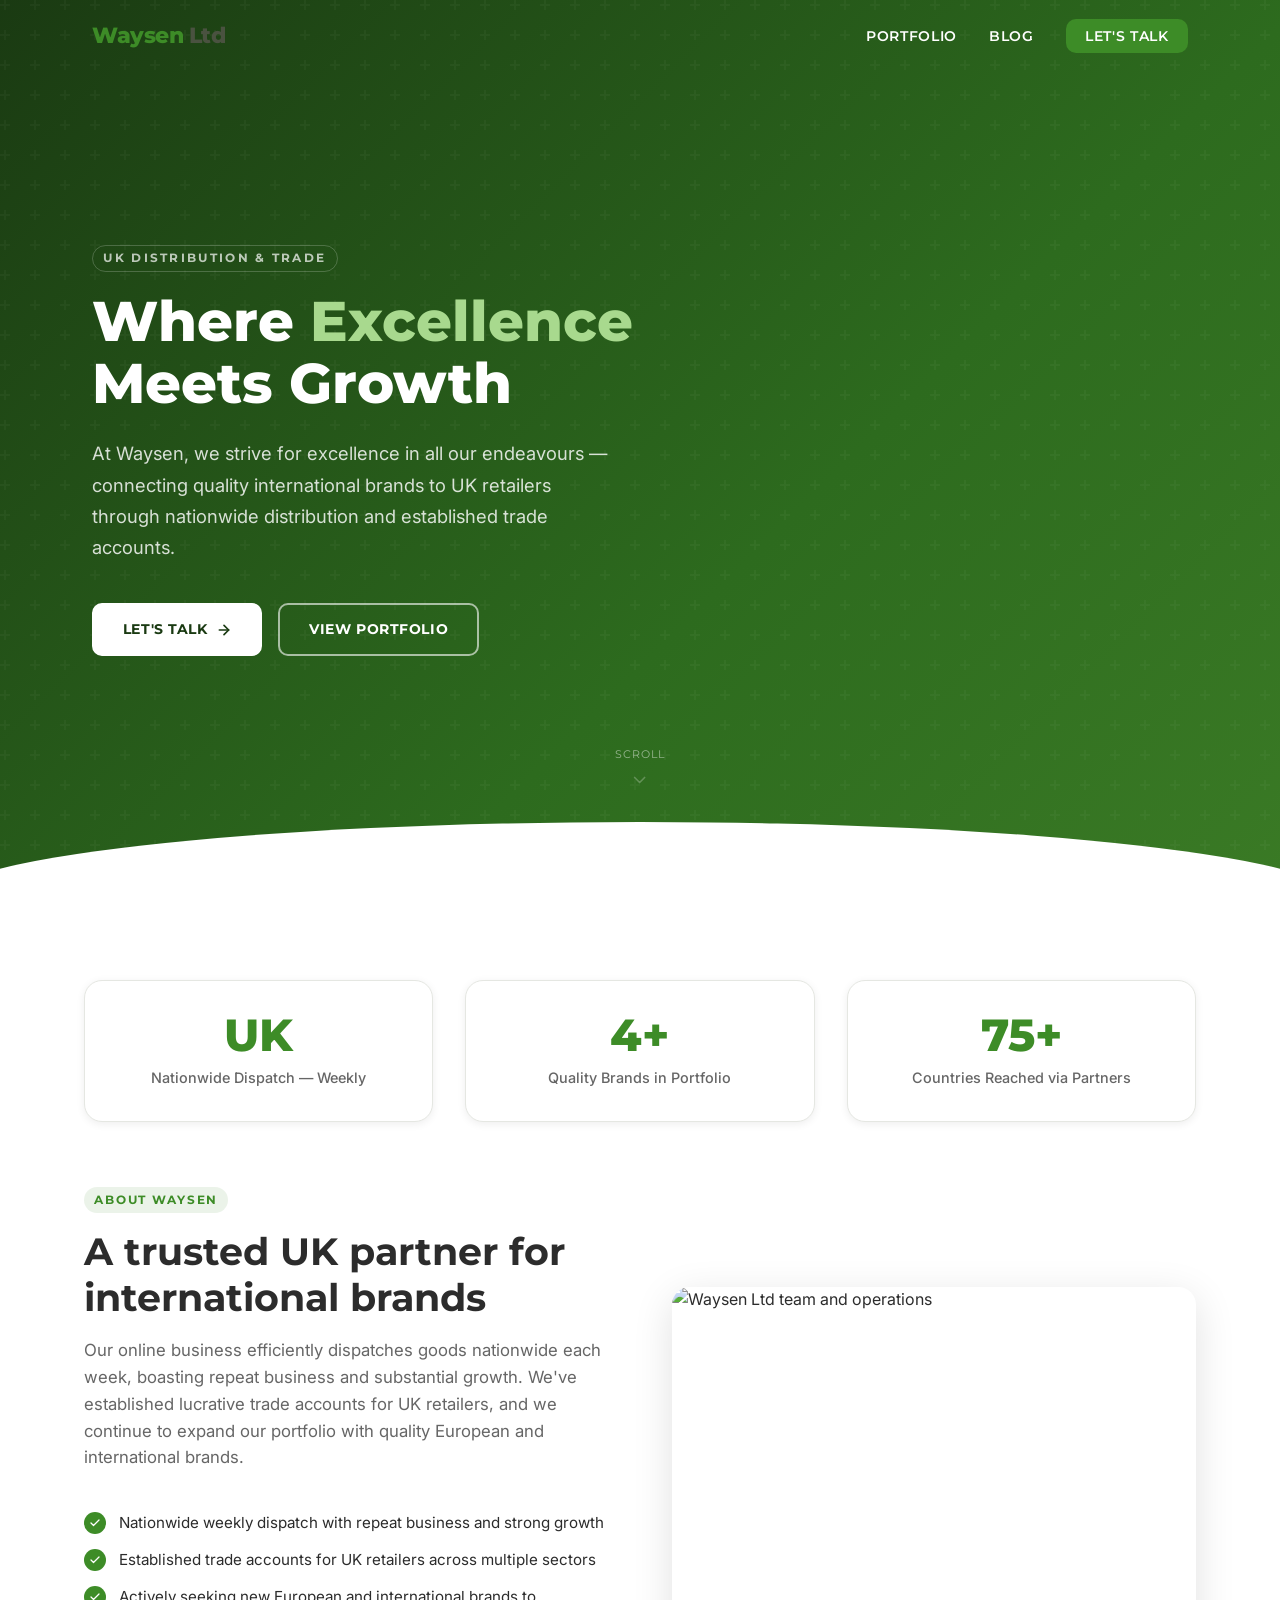
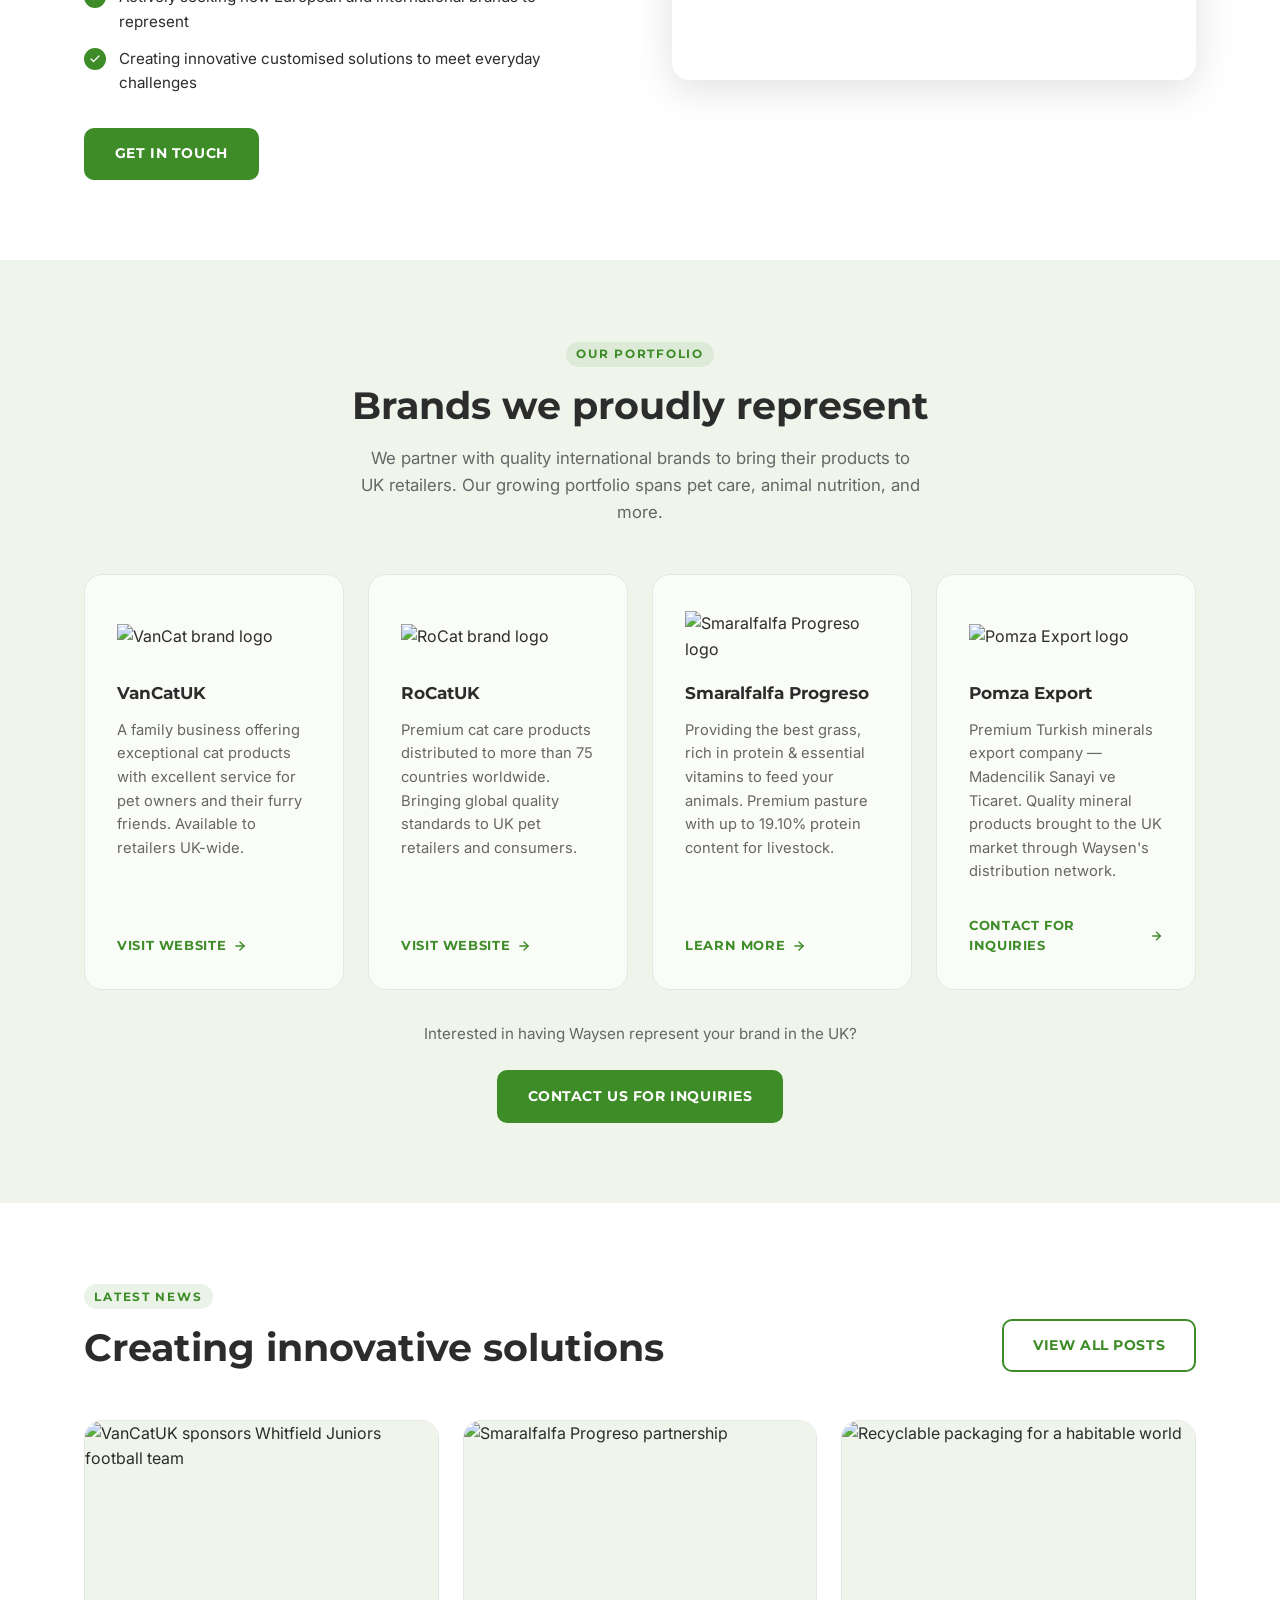
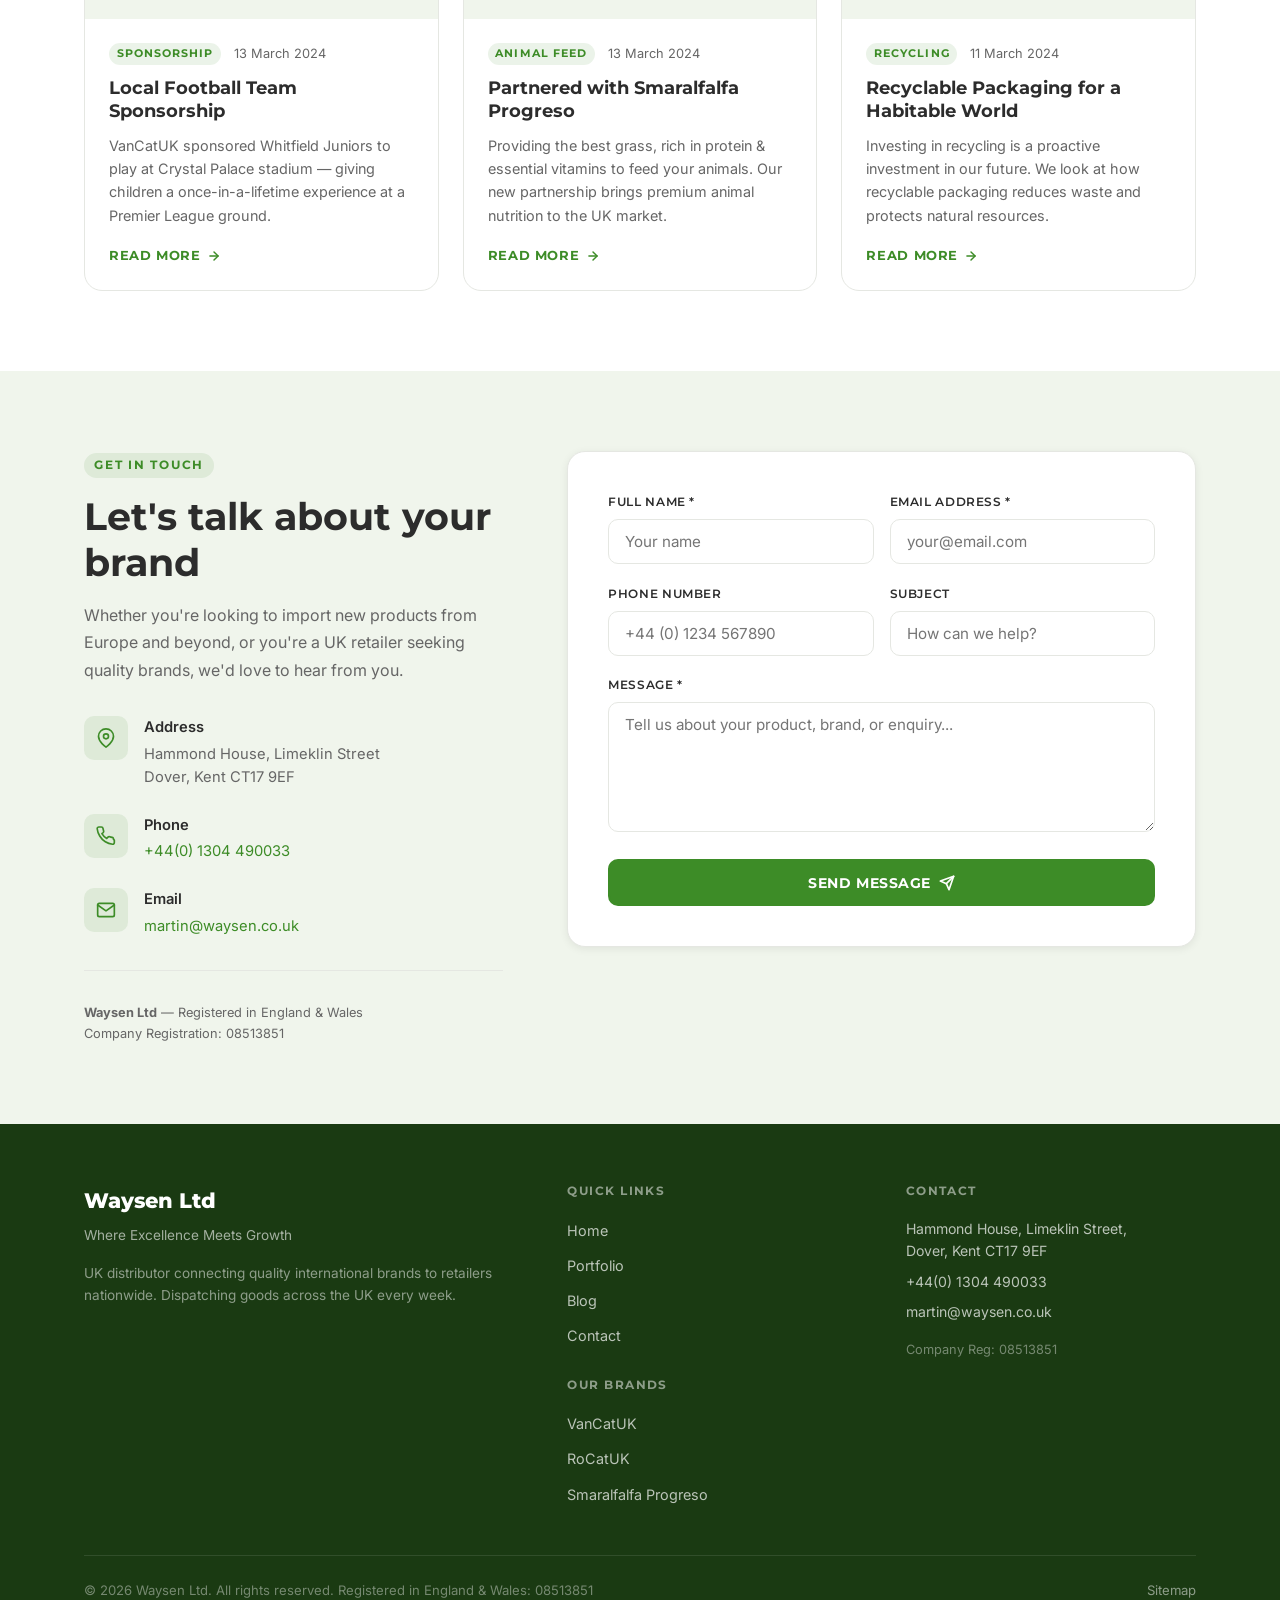
==== commit a2ffd75d: "Use Smaralfalfa logo in portfolio card instead of field photo Co-Authored-By: Claude Sonnet 4.6 <nor" ====
--- a/site/index.html
+++ b/site/index.html
@@ -2,6 +2,8 @@
 <html lang="en">
 <head>
   <meta charset="UTF-8">
+  <link rel="icon" type="image/svg+xml" href="/favicon.svg">
+  <link rel="icon" type="image/x-icon" href="/favicon.ico">
   <meta name="viewport" content="width=device-width, initial-scale=1.0">
   <title>Waysen Ltd — Where Excellence Meets Growth</title>
   <meta name="description" content="Waysen Ltd is a UK distributor connecting quality international brands to retailers nationwide. Based in Dover, Kent. Dispatching goods across the UK weekly.">
@@ -10,7 +12,7 @@
   <meta property="og:description" content="UK distributor connecting quality international brands to retailers nationwide.">
   <meta property="og:type" content="website">
   <meta property="og:url" content="https://waysen.co.uk/">
-  <meta property="og:image" content="https://waysen.co.uk/wp-content/uploads/2024/03/waysen-logo.png">
+  <meta property="og:image" content="/assets/waysen-logo.svg">
   <link rel="canonical" href="https://waysen.co.uk/">
   <link rel="preconnect" href="https://fonts.googleapis.com">
   <link rel="preconnect" href="https://fonts.gstatic.com" crossorigin>
@@ -22,7 +24,7 @@
     "@type": "Organization",
     "name": "Waysen Ltd",
     "url": "https://waysen.co.uk",
-    "logo": "https://waysen.co.uk/wp-content/uploads/2024/03/waysen-logo.png",
+    "logo": "/assets/waysen-logo.svg",
     "address": {
       "@type": "PostalAddress",
       "streetAddress": "Hammond House, Limeklin Street",
@@ -43,7 +45,7 @@
   <nav class="nav" role="navigation" aria-label="Main navigation">
     <div class="nav__inner">
       <a href="/" class="nav__logo" aria-label="Waysen Ltd — Home">
-        <img src="https://waysen.co.uk/wp-content/uploads/2024/03/waysen-logo.png"
+        <img src="/assets/waysen-logo.svg"
              alt="Waysen Ltd"
              width="120" height="38"
              id="nav-logo"
@@ -150,7 +152,7 @@
         </div>
 
         <div class="about__img fade-up">
-          <img src="https://waysen.co.uk/wp-content/uploads/2024/03/pexels-photo-1056251-2048x1365-1-uai-1365x1365.jpg"
+          <img src="/assets/vancat-products.jpg"
                alt="Waysen Ltd team and operations"
                loading="lazy"
                width="600" height="450">
@@ -176,7 +178,7 @@
         <!-- VanCat -->
         <article class="brand-card fade-up">
           <div class="brand-card__logo">
-            <img src="https://waysen.co.uk/wp-content/uploads/2024/03/vancat.png"
+            <img src="/assets/vancat-logo.png"
                  alt="VanCat brand logo"
                  loading="lazy" height="52">
           </div>
@@ -193,7 +195,7 @@
         <!-- RoCat -->
         <article class="brand-card fade-up">
           <div class="brand-card__logo">
-            <img src="https://waysen.co.uk/wp-content/uploads/2024/03/rocat.png"
+            <img src="/assets/rocat-logo.png"
                  alt="RoCat brand logo"
                  loading="lazy" height="52">
           </div>
@@ -210,9 +212,9 @@
         <!-- Smaralfalfa -->
         <article class="brand-card fade-up">
           <div class="brand-card__logo">
-            <img src="https://waysen.co.uk/wp-content/uploads/2024/03/smaralfaprogreso-11-176819_833x675-uai-833x555.jpg"
-                 alt="Smaralfalfa Progreso"
-                 loading="lazy" height="52" style="max-height:52px; object-fit:contain; border-radius:6px;">
+            <img src="/assets/smaralfalfa-logo.png"
+                 alt="Smaralfalfa Progreso logo"
+                 loading="lazy" height="52" style="max-height:52px; object-fit:contain;">
           </div>
           <h3 class="brand-card__name">Smaralfalfa Progreso</h3>
           <p class="brand-card__desc">
@@ -227,7 +229,7 @@
         <!-- Pomza Export -->
         <article class="brand-card fade-up">
           <div class="brand-card__logo">
-            <img src="https://waysen.co.uk/wp-content/uploads/2025/02/ponza.png"
+            <img src="/assets/pomza-logo.png"
                  alt="Pomza Export logo"
                  loading="lazy" height="52">
           </div>
@@ -270,7 +272,7 @@
         <!-- Post 1: Football -->
         <article class="blog-card fade-up">
           <div class="blog-card__img">
-            <img src="https://waysen.co.uk/wp-content/uploads/2024/03/vc-football-uai-951x634.jpg"
+            <img src="/assets/vancat-football.jpg"
                  alt="VanCatUK sponsors Whitfield Juniors football team"
                  loading="lazy" width="600" height="338">
           </div>
@@ -293,7 +295,7 @@
         <!-- Post 2: Smaralfalfa -->
         <article class="blog-card fade-up">
           <div class="blog-card__img">
-            <img src="https://waysen.co.uk/wp-content/uploads/2024/03/smaralfaprogreso-11-176819_833x675-uai-833x555.jpg"
+            <img src="/assets/smaralfalfa-field.jpg"
                  alt="Smaralfalfa Progreso partnership"
                  loading="lazy" width="600" height="338">
           </div>
@@ -316,7 +318,7 @@
         <!-- Post 3: Recycling -->
         <article class="blog-card fade-up">
           <div class="blog-card__img">
-            <img src="https://waysen.co.uk/wp-content/uploads/2024/03/packaging-recycling-uai-2000x1333.jpg"
+            <img src="/assets/vancat-tray.jpg"
                  alt="Recyclable packaging for a habitable world"
                  loading="lazy" width="600" height="338">
           </div>
@@ -439,7 +441,7 @@
       <div class="footer__grid">
 
         <div class="footer__brand">
-          <img src="https://waysen.co.uk/wp-content/uploads/2024/03/waysen-logo.png"
+          <img src="/assets/waysen-logo.svg"
                alt="Waysen Ltd"
                width="110" height="35"
                onerror="this.style.display='none'; document.getElementById('footer-brand-name').style.display='block'">
--- a/site/css/style.css
+++ b/site/css/style.css
@@ -594,6 +594,8 @@
   display: flex;
   flex-direction: column;
   transition: transform var(--transition), box-shadow var(--transition);
+  position: relative;
+  cursor: pointer;
 }
 
 .blog-card:hover {
@@ -676,7 +678,12 @@
   color: var(--green);
   transition: gap var(--transition);
 }
-.blog-card__read:hover { gap: 0.7rem; }
+.blog-card__read::after {
+  content: '';
+  position: absolute;
+  inset: 0;
+}
+.blog-card:hover .blog-card__read { gap: 0.7rem; }
 .blog-card__read svg {
   width: 14px;
   height: 14px;
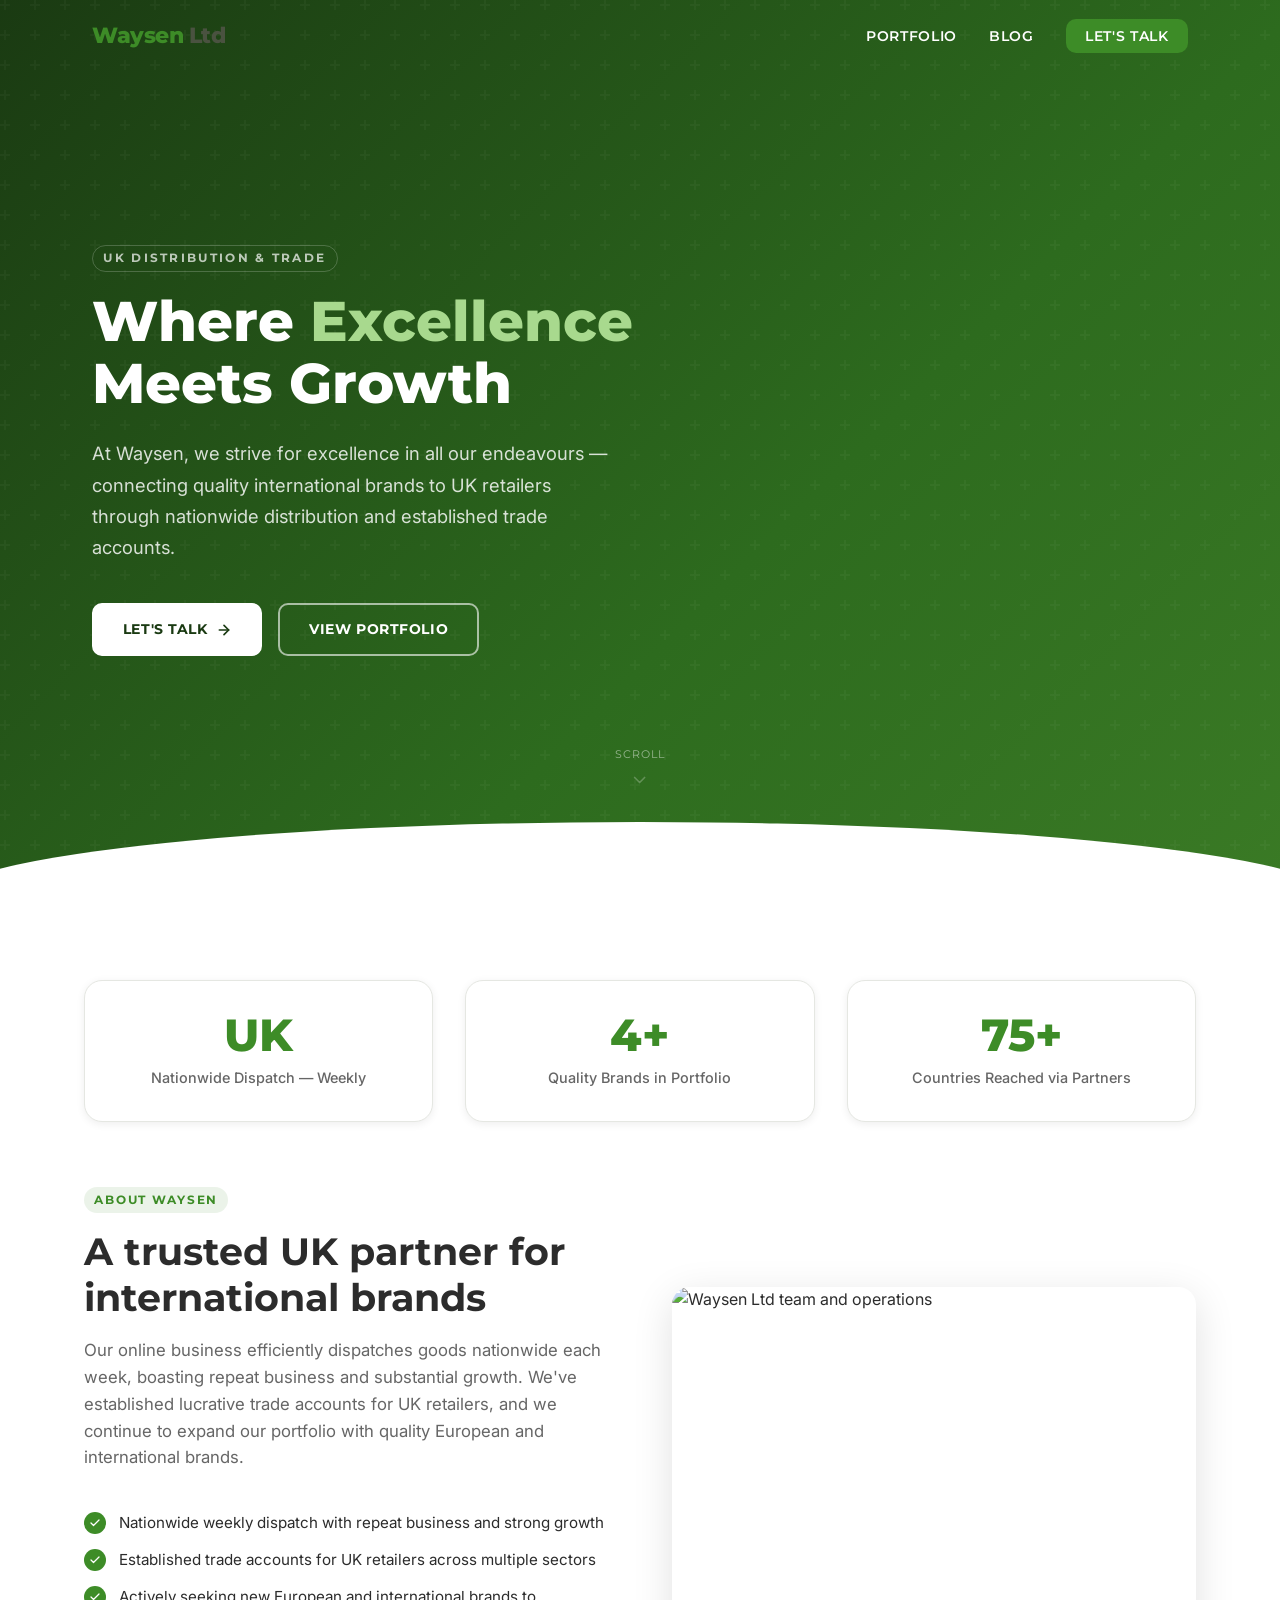
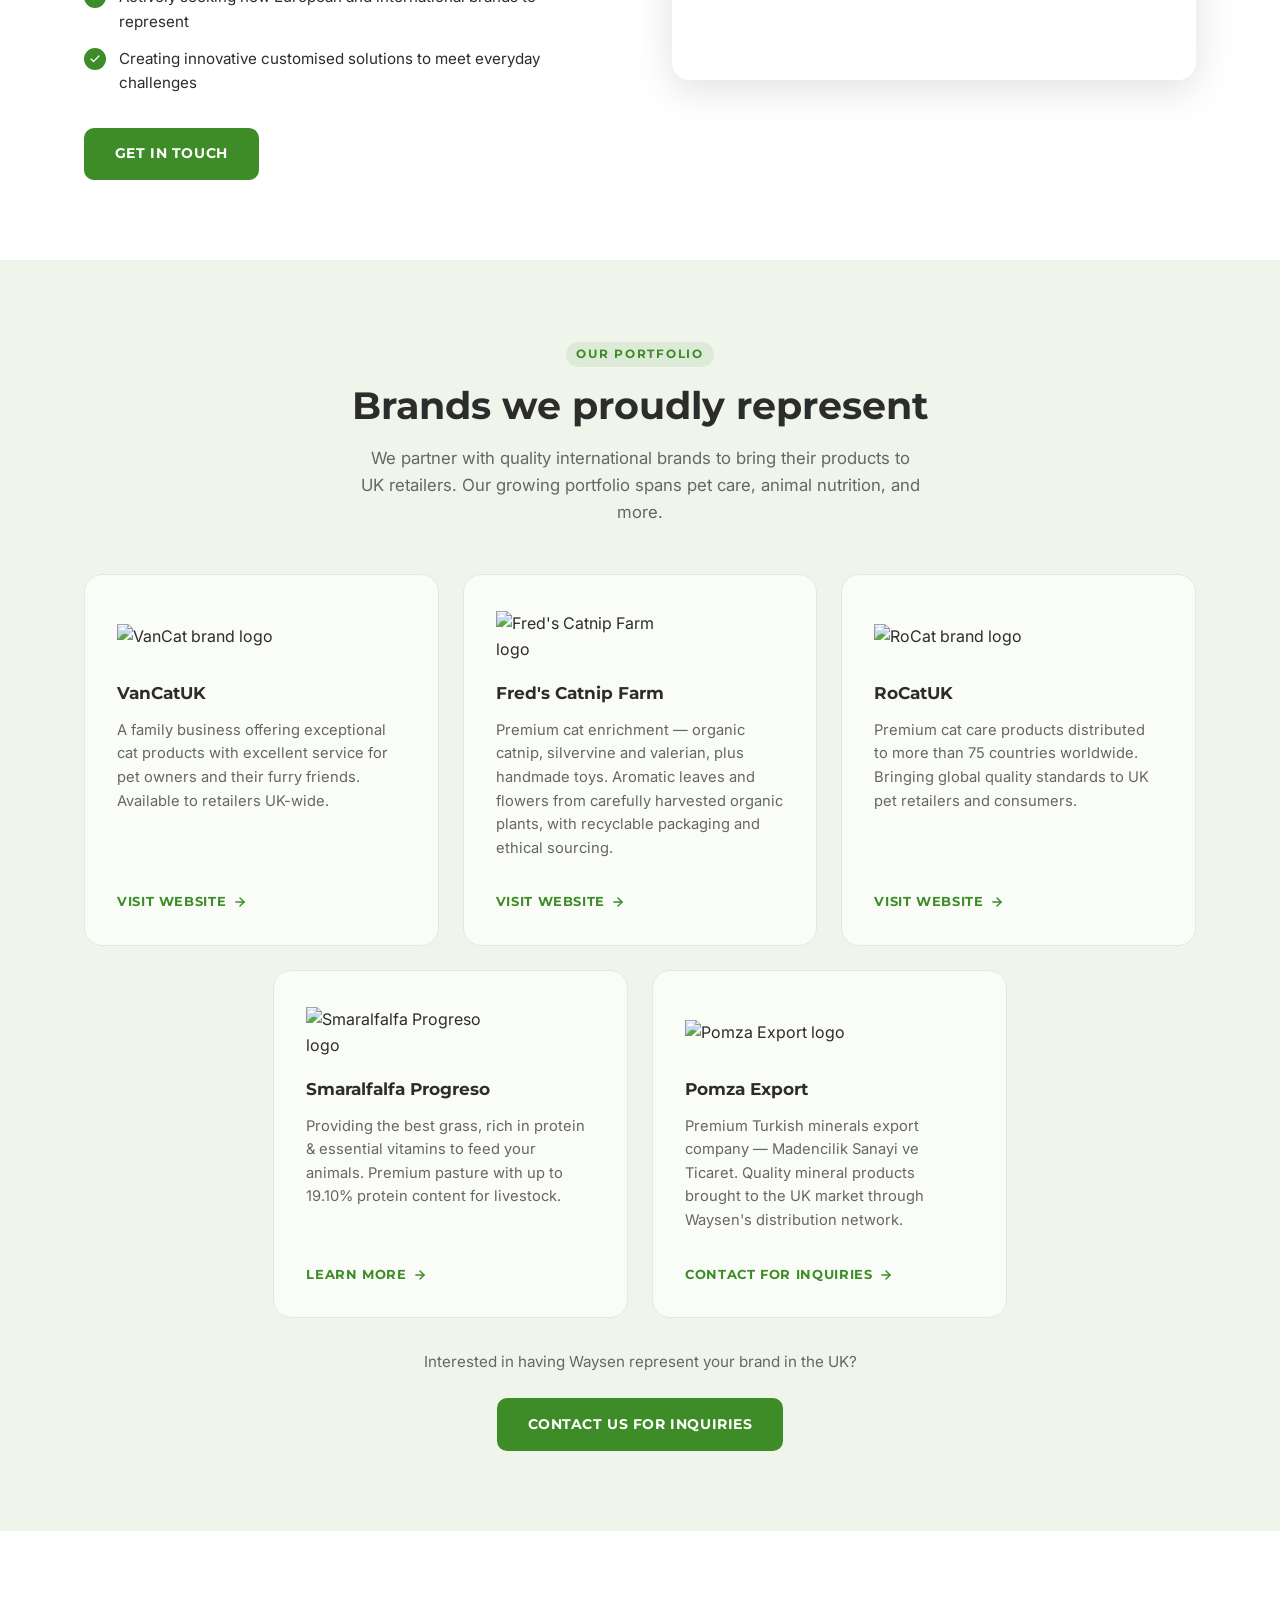
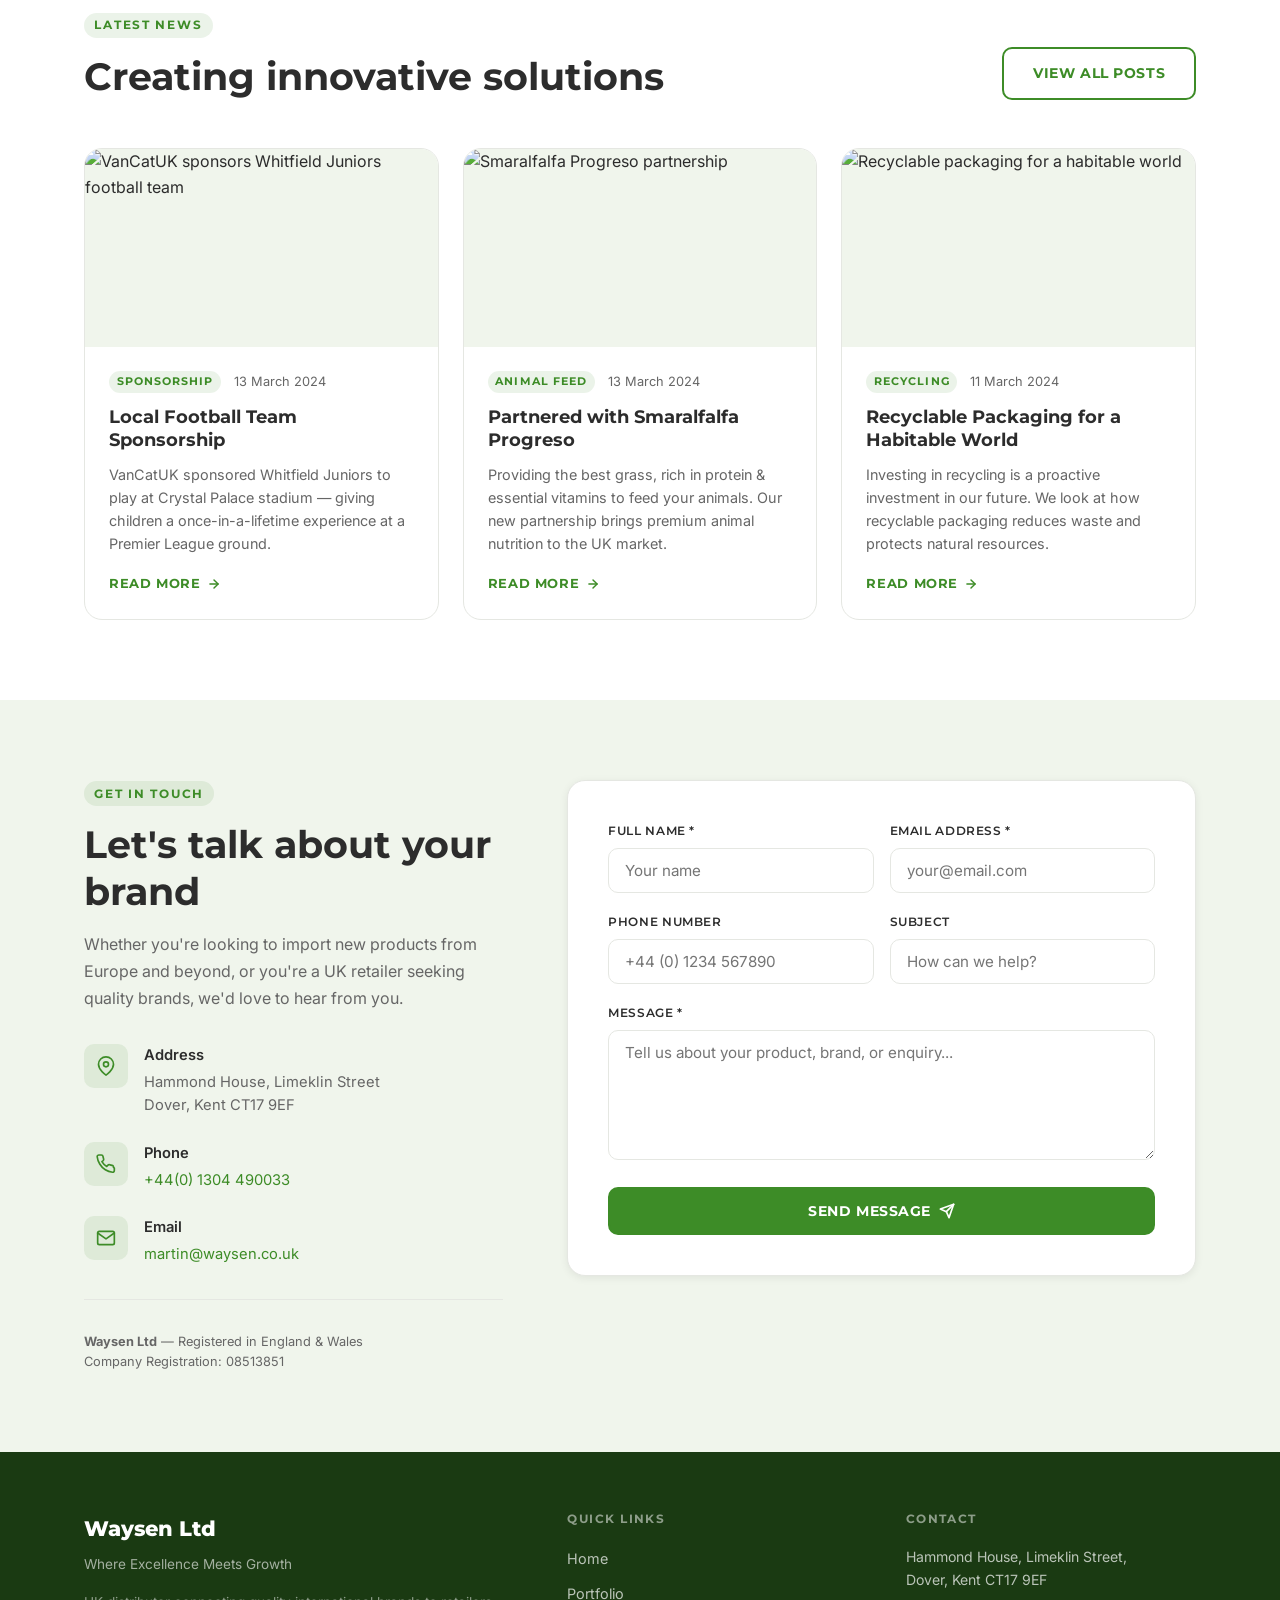
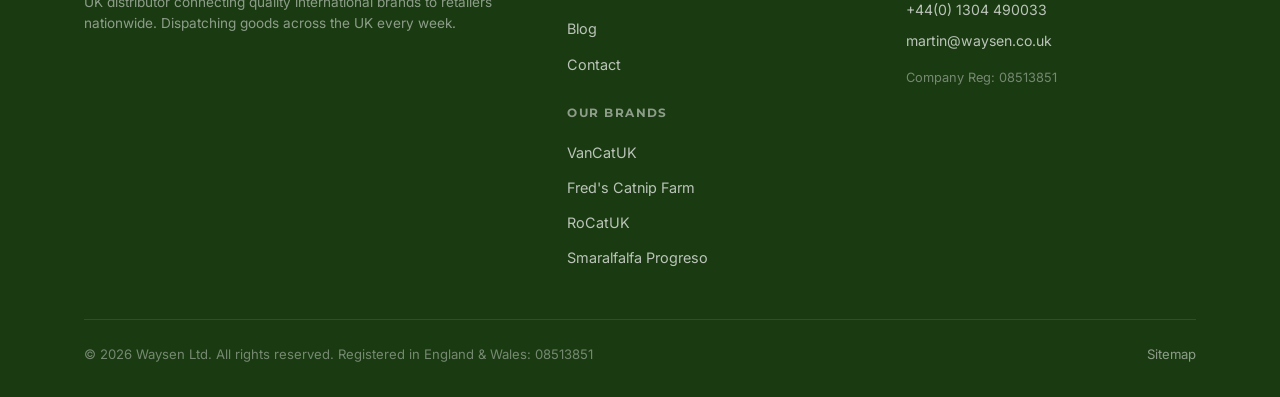
==== commit c42b7065: "Add Fred's Catnip Farm to portfolio, reformat brand grid - New brand card between VanCat and RoCat, " ====
--- a/site/index.html
+++ b/site/index.html
@@ -192,6 +192,23 @@
           </a>
         </article>
 
+        <!-- Fred's Catnip Farm -->
+        <article class="brand-card fade-up">
+          <div class="brand-card__logo">
+            <img src="/assets/freds-catnip-farm-logo.png"
+                 alt="Fred's Catnip Farm logo"
+                 loading="lazy" height="52">
+          </div>
+          <h3 class="brand-card__name">Fred's Catnip Farm</h3>
+          <p class="brand-card__desc">
+            Premium cat enrichment — organic catnip, silvervine and valerian, plus handmade toys. Aromatic leaves and flowers from carefully harvested organic plants, with recyclable packaging and ethical sourcing.
+          </p>
+          <a href="https://www.fredscatnipfarm.com/" class="brand-card__link" target="_blank" rel="noopener noreferrer">
+            Visit website
+            <svg viewBox="0 0 24 24" fill="none" stroke-linecap="round" stroke-linejoin="round" aria-hidden="true"><line x1="5" y1="12" x2="19" y2="12"/><polyline points="12 5 19 12 12 19"/></svg>
+          </a>
+        </article>
+
         <!-- RoCat -->
         <article class="brand-card fade-up">
           <div class="brand-card__logo">
@@ -393,7 +410,7 @@
 
         <!-- Form -->
         <div>
-          <form class="form" id="contact-form" action="php/contact.php" method="POST" novalidate>
+          <form class="form" id="contact-form" action="/contact.php" method="POST" novalidate>
             <div class="form__row">
               <div class="form__group">
                 <label for="name">Full Name *</label>
@@ -463,6 +480,7 @@
           <h4 class="footer__heading" style="margin-top:1.8rem;">Our Brands</h4>
           <ul class="footer__links">
             <li><a href="https://www.vancatuk.com/" target="_blank" rel="noopener noreferrer">VanCatUK</a></li>
+            <li><a href="https://www.fredscatnipfarm.com/" target="_blank" rel="noopener noreferrer">Fred's Catnip Farm</a></li>
             <li><a href="https://rocatuk.com/" target="_blank" rel="noopener noreferrer">RoCatUK</a></li>
             <li><a href="blog/smaralfalfa-progreso.html">Smaralfalfa Progreso</a></li>
           </ul>
--- a/site/css/style.css
+++ b/site/css/style.css
@@ -510,12 +510,16 @@
 
 /* ---------- PORTFOLIO ---------- */
 .portfolio__grid {
-  display: grid;
-  grid-template-columns: repeat(auto-fit, minmax(260px, 1fr));
+  display: flex;
+  flex-wrap: wrap;
+  justify-content: center;
   gap: 1.5rem;
 }
 
 .brand-card {
+  flex: 0 1 calc((100% - 3rem) / 3);
+  min-width: 260px;
+  max-width: 100%;
   background: var(--card-bg);
   border: 1px solid var(--border);
   border-radius: var(--radius-lg);
@@ -529,6 +533,13 @@
 .brand-card:hover {
   transform: translateY(-5px);
   box-shadow: var(--shadow-md);
+}
+
+@media (max-width: 600px) {
+  .brand-card {
+    flex: 1 1 100%;
+    min-width: 0;
+  }
 }
 
 .brand-card__logo {
